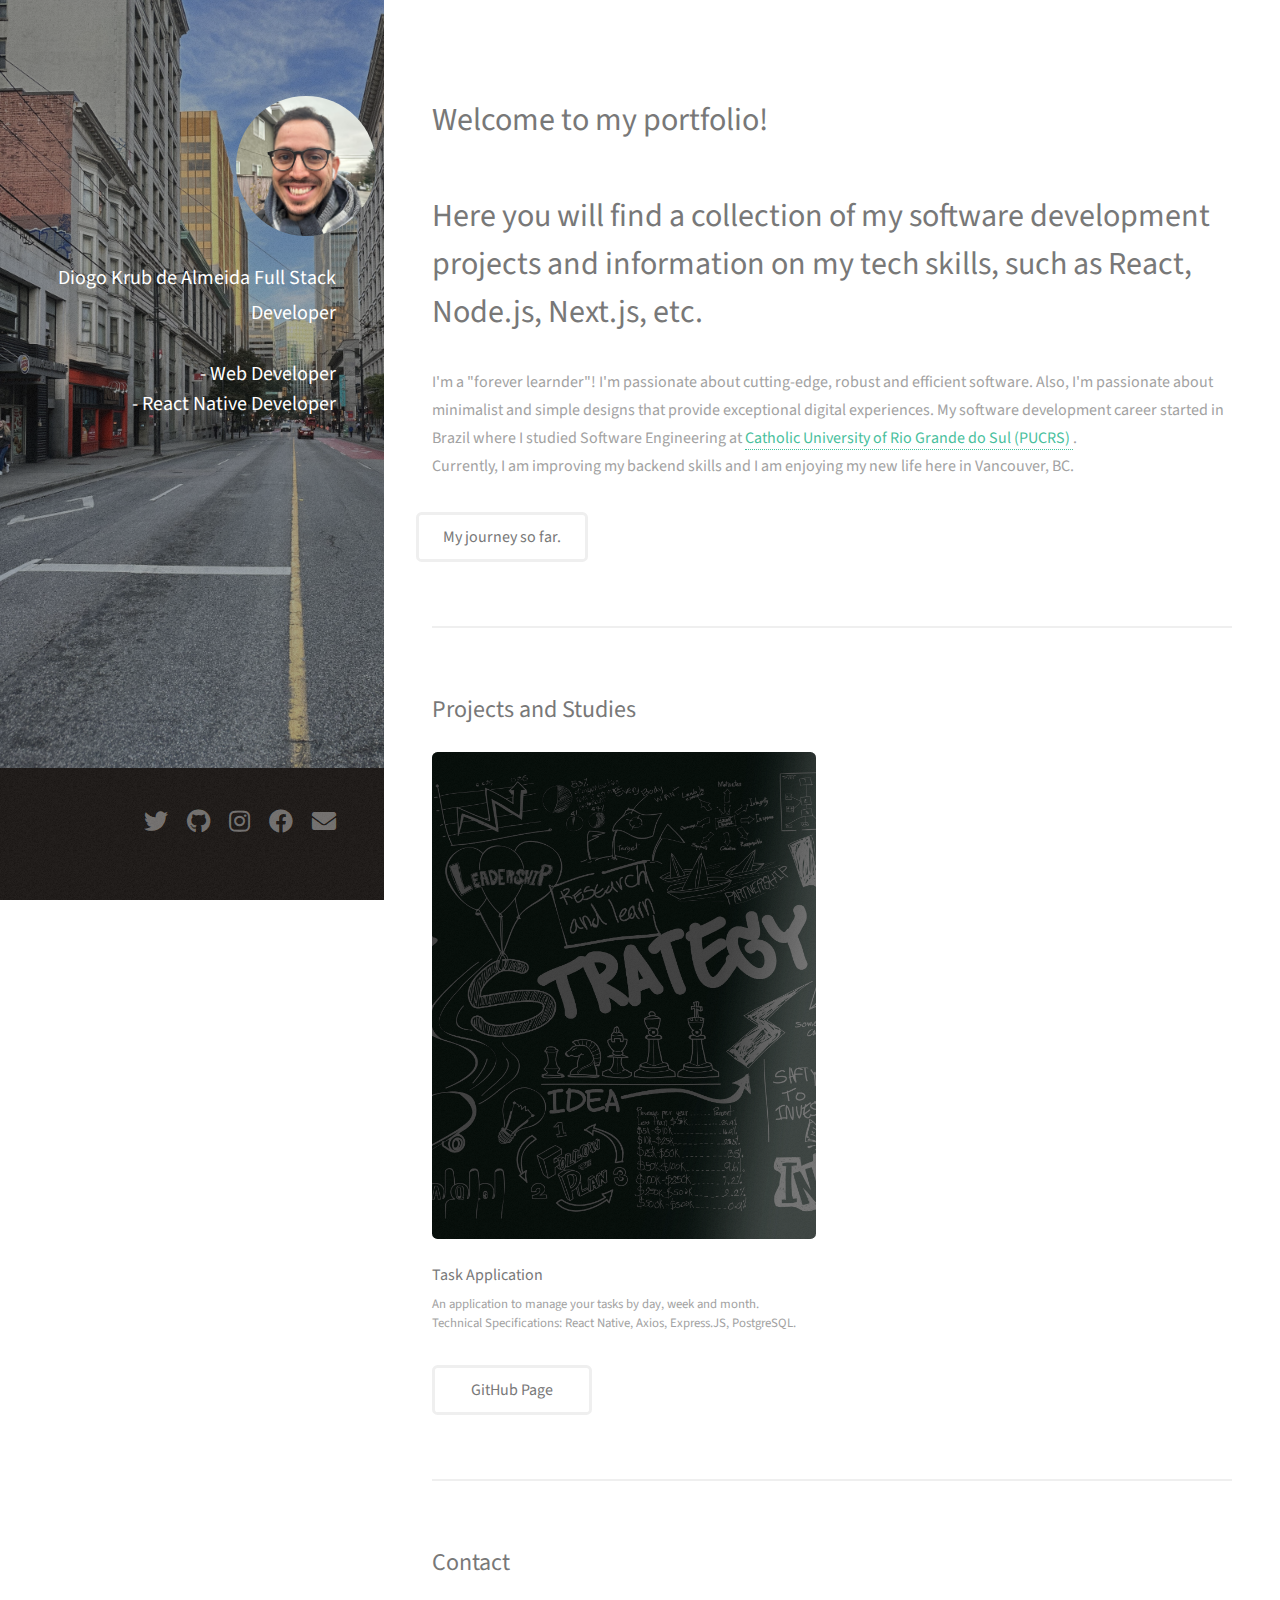
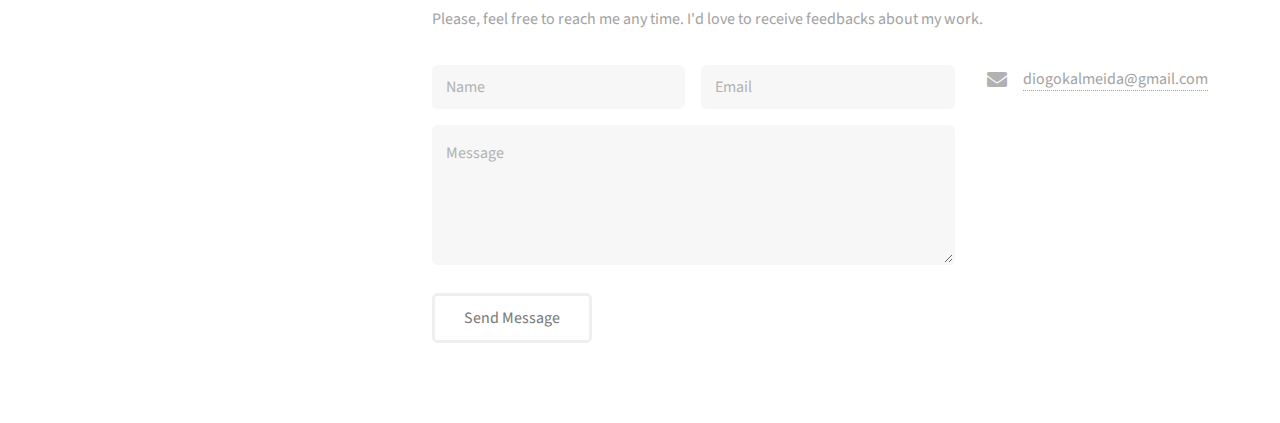
==== index.html @ d76761cd "Changing presentation." ====
<!DOCTYPE HTML>
<html>

<head>
	<title>Diogo's Portfolio</title>
	<meta charset="utf-8" />
	<meta name="viewport" content="width=device-width, initial-scale=1, user-scalable=no" />
	<link rel="stylesheet" href="assets/css/main.css" />
</head>

<body class="is-preload">
	<header id="header">
		<div class="inner">
			<a class="image avatar"><img src="./images/profile.jpg" alt="profilePhoto" /></a>
			<h1><strong>Diogo Krub de Almeida</strong> <br />
				<strong> Full Stack Developer </strong>
			</h1>
			</br>
			<h3>- Web Developer </br>
				- React Native Developer</h3>
		</div>
	</header>
	<div id="main">
		<section id="one">
			<header class="major">
				<h2>Welcome to my portfolio!</br></br>
					Here you will find a collection of my software development projects and information on my tech skills, such as React, Node.js, Next.js, etc.</h2>
			</header>
			<p>I'm a "forever learnder"! I'm passionate about cutting-edge, robust and efficient software.
				Also, I'm passionate about minimalist and simple designs that provide exceptional digital experiences.
				My software development career started in Brazil where I studied Software Engineering at 
				<a class="puc" href="https://www.pucrs.br/en/" target="_blank" style="text-decoration:none">
					Catholic University of Rio Grande do Sul (PUCRS)
				</a>. <br />
				Currently, I am improving my backend skills and I am enjoying my new life here in Vancouver, BC.

			</p>
			<ul class="actions">
				<a href="https://medium.com/@diogokalmeida/my-journey-df2e59b2c54" target="_blank" class="button">My journey so far.</a>
			</ul>
		</section>
		<section id="two">
			<h2>Projects and Studies</h2>
			<div class="row">
				<article class="col-6 col-12-xsmall work-item">
					<a href="./pages/taskApp/tasksApp.html" target="_blank" class="image fit thumb"><img
							src="./images/tasksApp.jpg" alt="taskImage" /></a>
					<h3>Task Application</h3>
					<p>An application to manage your tasks by day, week and month. </br>
						Technical Specifications: React Native, Axios, Express.JS, PostgreSQL.</p>
				</article>
				
			</div>
			<ul class="actions">
				<li><a href="https://github.com/diogoka" target="_blank" class="button">GitHub Page</a></li>
			</ul>
		</section>
		<section id="three">
			<h2>Contact</h2>
			<p>
				Please, feel free to reach me any time. I'd love to receive feedbacks about my work.
			</p>
			<div class="row">
				<div class="col-8 col-12-small">
					<form action="https://formsubmit.co/diogokalmeida@gmail.com" method="POST" target="_blank">
						<div class="row gtr-uniform gtr-50">
							<div class="col-6 col-12-xsmall"><input type="text" name="name" id="name"
									placeholder="Name" /></div>
							<div class="col-6 col-12-xsmall"><input type="email" name="email" id="email"
									placeholder="Email" /></div>
							<div class="col-12"><textarea name="message" id="message" placeholder="Message"
									rows="4"></textarea></div>
						</div>
					</br>
						<ul class="actions">
							<li><input type="submit" value="Send Message" /></li>
						</ul>
					</form>
				</div>
				<div class="col-4 col-12-small">
					<ul class="labeled-icons">
		
						<li>
							<h3 class="icon solid fa-envelope"><span class="label">Email</span></h3>
							<a href="mailto:diogokalmeida@gmail.com">diogokalmeida@gmail.com</a>
						</li>
					</ul>
				</div>
			</div>
		</section>
	</div>
	<footer id="footer">
		<div class="inner">
			<ul class="icons">
				<li><a href="https://twitter.com/diogokrub" target="_blank" class="icon brands fa-twitter"><span
							class="label">Twitter</span></a></li>
				<li><a href="https://github.com/diogoka" target="_blank" class="icon brands fa-github"><span
							class="label">Github</span></a></li>
				<li><a href="https://www.instagram.com/_diogoka/" target="_blank" class="icon brands fa-instagram"><span
							class="label">Instagram</span></a></li>
				<li><a href="https://www.facebook.com/diogokrub/" target="_blank" class="icon brands fa-facebook"><span
							class="label">Facebook</span></a></li>
				<li><a href="mailto:diogokalmeida@gmail.com" class="icon solid fa-envelope"><span
							class="label">Email</span></a></li>
			</ul>
			<ul class="copyright">

			</ul>
		</div>
	</footer>
	<script src="assets/js/jquery.min.js"></script>
	<script src="assets/js/jquery.poptrox.min.js"></script>
	<script src="assets/js/browser.min.js"></script>
	<script src="assets/js/breakpoints.min.js"></script>
	<script src="assets/js/util.js"></script>
	<script src="assets/js/main.js"></script>

</body>

</html>
---- assets/css/main.css ----
@import url("fontawesome-all.min.css");
@import url("https://fonts.googleapis.com/css?family=Source+Sans+Pro:400,400italic");

/*
	Strata by HTML5 UP
	html5up.net | @ajlkn
	Free for personal and commercial use under the CCA 3.0 license (html5up.net/license)
*/

html, body, div, span, applet, object,
iframe, h1, h2, h3, h4, h5, h6, p, blockquote,
pre, a, abbr, acronym, address, big, cite,
code, del, dfn, em, img, ins, kbd, q, s, samp,
small, strike, strong, sub, sup, tt, var, b,
u, i, center, dl, dt, dd, ol, ul, li, fieldset,
form, label, legend, table, caption, tbody,
tfoot, thead, tr, th, td, article, aside,
canvas, details, embed, figure, figcaption,
footer, header, hgroup, menu, nav, output, ruby,
section, summary, time, mark, audio, video {
	margin: 0;
	padding: 0;
	border: 0;
	font-size: 100%;
	font: inherit;
	vertical-align: baseline;}

article, aside, details, figcaption, figure,
footer, header, hgroup, menu, nav, section {
	display: block;}

body {
	line-height: 1;
}

ol, ul {
	list-style: none;
}

blockquote, q {
	quotes: none;
}

	blockquote:before, blockquote:after, q:before, q:after {
		content: '';
		content: none;
	}

table {
	border-collapse: collapse;
	border-spacing: 0;
}

body {
	-webkit-text-size-adjust: none;
}

mark {
	background-color: transparent;
	color: inherit;
}

input::-moz-focus-inner {
	border: 0;
	padding: 0;
}

input, select, textarea {
	-moz-appearance: none;
	-webkit-appearance: none;
	-ms-appearance: none;
	appearance: none;
}

/* Basic */

	html {
		box-sizing: border-box;
	}

	*, *:before, *:after {
		box-sizing: inherit;
	}

	body {
		background: #fff;
	}

		body.is-preload *, body.is-preload *:before, body.is-preload *:after {
			-moz-animation: none !important;
			-webkit-animation: none !important;
			-ms-animation: none !important;
			animation: none !important;
			-moz-transition: none !important;
			-webkit-transition: none !important;
			-ms-transition: none !important;
			transition: none !important;
		}

	body, input, select, textarea {
		color: #a2a2a2;
		font-family: "Source Sans Pro", Helvetica, sans-serif;
		font-size: 16pt;
		font-weight: 400;
		line-height: 1.75em;
	}

	a {
		-moz-transition: color 0.2s ease-in-out, border-color 0.2s ease-in-out;
		-webkit-transition: color 0.2s ease-in-out, border-color 0.2s ease-in-out;
		-ms-transition: color 0.2s ease-in-out, border-color 0.2s ease-in-out;
		transition: color 0.2s ease-in-out, border-color 0.2s ease-in-out;
		border-bottom: dotted 1px;
		color: #49bf9d;
		text-decoration: none;
	}

		a:hover {
			border-bottom-color: transparent;
			color: #49bf9d !important;
			text-decoration: none;
		}

	strong, b {
		color: #787878;
		font-weight: 400;
	}

	em, i {
		font-style: italic;
	}

	p {
		margin: 0 0 2em 0;
	}

	h1, h2, h3, h4, h5, h6 {
		color: #787878;
		font-weight: 400;
		line-height: 1em;
		margin: 0 0 1em 0;
	}

		h1 a, h2 a, h3 a, h4 a, h5 a, h6 a {
			color: inherit;
			text-decoration: none;
		}

	h1 {
		font-size: 2em;
		line-height: 1.5em;
	}

	h2 {
		font-size: 1.5em;
		line-height: 1.5em;
	}

	h3 {
		font-size: 1.25em;
		line-height: 1.5em;
	}

	h4 {
		font-size: 1.1em;
		line-height: 1.5em;
	}

	h5 {
		font-size: 0.9em;
		line-height: 1.5em;
	}

	h6 {
		font-size: 0.7em;
		line-height: 1.5em;
	}

	sub {
		font-size: 0.8em;
		position: relative;
		top: 0.5em;
	}

	sup {
		font-size: 0.8em;
		position: relative;
		top: -0.5em;
	}

	hr {
		border: 0;
		border-bottom: solid 2px #efefef;
		margin: 2em 0;
	}

		hr.major {
			margin: 3em 0;
		}

	blockquote {
		border-left: solid 6px #efefef;
		font-style: italic;
		margin: 0 0 2em 0;
		padding: 0.5em 0 0.5em 1.5em;
	}

	code {
		background: #f7f7f7;
		border-radius: 0.35em;
		border: solid 2px #efefef;
		font-family: "Courier New", monospace;
		font-size: 0.9em;
		margin: 0 0.25em;
		padding: 0.25em 0.65em;
	}

	pre {
		-webkit-overflow-scrolling: touch;
		font-family: "Courier New", monospace;
		font-size: 0.9em;
		margin: 0 0 2em 0;
	}

		pre code {
			display: block;
			line-height: 1.75em;
			padding: 1em 1.5em;
			overflow-x: auto;
		}

	.align-left {
		text-align: left;
	}

	.align-center {
		text-align: center;
	}

	.align-right {
		text-align: right;
	}

/* Container */

	.container {
		margin: 0 auto;
		max-width: calc(100% - 4em);
		width: 100%;
	}

		.container.xsmall {
			width: 25%;
		}

		.container.small {
			width: 50%;
		}

		.container.medium {
			width: 75%;
		}

		.container.large {
			width: 125%;
		}

		.container.xlarge {
			width: 150%;
		}

		.container.max {
			width: 100%;
		}

		@media screen and (max-width: 980px) {

			.container {
				width: 100% !important;
				max-width: 100% !important;
			}

		}

		@media screen and (max-width: 480px) {

			.container {
				max-width: calc(100% - 3em);
			}

		}

/* Row */

	.row {
		display: flex;
		flex-wrap: wrap;
		box-sizing: border-box;
		align-items: stretch;
	}

		.row > * {
			box-sizing: border-box;
		}

		.row.gtr-uniform > * > :last-child {
			margin-bottom: 0;
		}

		.row.aln-left {
			justify-content: flex-start;
		}

		.row.aln-center {
			justify-content: center;
		}

		.row.aln-right {
			justify-content: flex-end;
		}

		.row.aln-top {
			align-items: flex-start;
		}

		.row.aln-middle {
			align-items: center;
		}

		.row.aln-bottom {
			align-items: flex-end;
		}

		.row > .imp {
			order: -1;
		}

		.row > .col-1 {
			width: 8.33333%;
		}

		.row > .off-1 {
			margin-left: 8.33333%;
		}

		.row > .col-2 {
			width: 16.66667%;
		}

		.row > .off-2 {
			margin-left: 16.66667%;
		}

		.row > .col-3 {
			width: 25%;
		}

		.row > .off-3 {
			margin-left: 25%;
		}

		.row > .col-4 {
			width: 33.33333%;
		}

		.row > .off-4 {
			margin-left: 33.33333%;
		}

		.row > .col-5 {
			width: 41.66667%;
		}

		.row > .off-5 {
			margin-left: 41.66667%;
		}

		.row > .col-6 {
			width: 50%;
		}

		.row > .off-6 {
			margin-left: 50%;
		}

		.row > .col-7 {
			width: 58.33333%;
		}

		.row > .off-7 {
			margin-left: 58.33333%;
		}

		.row > .col-8 {
			width: 66.66667%;
		}

		.row > .off-8 {
			margin-left: 66.66667%;
		}

		.row > .col-9 {
			width: 75%;
		}

		.row > .off-9 {
			margin-left: 75%;
		}

		.row > .col-10 {
			width: 83.33333%;
		}

		.row > .off-10 {
			margin-left: 83.33333%;
		}

		.row > .col-11 {
			width: 91.66667%;
		}

		.row > .off-11 {
			margin-left: 91.66667%;
		}

		.row > .col-12 {
			width: 100%;
		}

		.row > .off-12 {
			margin-left: 100%;
		}

		.row.gtr-0 {
			margin-top: 0;
			margin-left: 0em;
		}

			.row.gtr-0 > * {
				padding: 0 0 0 0em;
			}

			.row.gtr-0.gtr-uniform {
				margin-top: 0em;
			}

				.row.gtr-0.gtr-uniform > * {
					padding-top: 0em;
				}

		.row.gtr-25 {
			margin-top: 0;
			margin-left: -0.625em;
		}

			.row.gtr-25 > * {
				padding: 0 0 0 0.625em;
			}

			.row.gtr-25.gtr-uniform {
				margin-top: -0.625em;
			}

				.row.gtr-25.gtr-uniform > * {
					padding-top: 0.625em;
				}

		.row.gtr-50 {
			margin-top: 0;
			margin-left: -1.25em;
		}

			.row.gtr-50 > * {
				padding: 0 0 0 1.25em;
			}

			.row.gtr-50.gtr-uniform {
				margin-top: -1.25em;
			}

				.row.gtr-50.gtr-uniform > * {
					padding-top: 1.25em;
				}

		.row {
			margin-top: 0;
			margin-left: -2.5em;
		}

			.row > * {
				padding: 0 0 0 2.5em;
			}

			.row.gtr-uniform {
				margin-top: -2.5em;
			}

				.row.gtr-uniform > * {
					padding-top: 2.5em;
				}

		.row.gtr-150 {
			margin-top: 0;
			margin-left: -3.75em;
		}

			.row.gtr-150 > * {
				padding: 0 0 0 3.75em;
			}

			.row.gtr-150.gtr-uniform {
				margin-top: -3.75em;
			}

				.row.gtr-150.gtr-uniform > * {
					padding-top: 3.75em;
				}

		.row.gtr-200 {
			margin-top: 0;
			margin-left: -5em;
		}

			.row.gtr-200 > * {
				padding: 0 0 0 5em;
			}

			.row.gtr-200.gtr-uniform {
				margin-top: -5em;
			}

				.row.gtr-200.gtr-uniform > * {
					padding-top: 5em;
				}

		@media screen and (max-width: 1800px) {

			.row {
				display: flex;
				flex-wrap: wrap;
				box-sizing: border-box;
				align-items: stretch;
			}

				.row > * {
					box-sizing: border-box;
				}

				.row.gtr-uniform > * > :last-child {
					margin-bottom: 0;
				}

				.row.aln-left {
					justify-content: flex-start;
				}

				.row.aln-center {
					justify-content: center;
				}

				.row.aln-right {
					justify-content: flex-end;
				}

				.row.aln-top {
					align-items: flex-start;
				}

				.row.aln-middle {
					align-items: center;
				}

				.row.aln-bottom {
					align-items: flex-end;
				}

				.row > .imp-xlarge {
					order: -1;
				}

				.row > .col-1-xlarge {
					width: 8.33333%;
				}

				.row > .off-1-xlarge {
					margin-left: 8.33333%;
				}

				.row > .col-2-xlarge {
					width: 16.66667%;
				}

				.row > .off-2-xlarge {
					margin-left: 16.66667%;
				}

				.row > .col-3-xlarge {
					width: 25%;
				}

				.row > .off-3-xlarge {
					margin-left: 25%;
				}

				.row > .col-4-xlarge {
					width: 33.33333%;
				}

				.row > .off-4-xlarge {
					margin-left: 33.33333%;
				}

				.row > .col-5-xlarge {
					width: 41.66667%;
				}

				.row > .off-5-xlarge {
					margin-left: 41.66667%;
				}

				.row > .col-6-xlarge {
					width: 50%;
				}

				.row > .off-6-xlarge {
					margin-left: 50%;
				}

				.row > .col-7-xlarge {
					width: 58.33333%;
				}

				.row > .off-7-xlarge {
					margin-left: 58.33333%;
				}

				.row > .col-8-xlarge {
					width: 66.66667%;
				}

				.row > .off-8-xlarge {
					margin-left: 66.66667%;
				}

				.row > .col-9-xlarge {
					width: 75%;
				}

				.row > .off-9-xlarge {
					margin-left: 75%;
				}

				.row > .col-10-xlarge {
					width: 83.33333%;
				}

				.row > .off-10-xlarge {
					margin-left: 83.33333%;
				}

				.row > .col-11-xlarge {
					width: 91.66667%;
				}

				.row > .off-11-xlarge {
					margin-left: 91.66667%;
				}

				.row > .col-12-xlarge {
					width: 100%;
				}

				.row > .off-12-xlarge {
					margin-left: 100%;
				}

				.row.gtr-0 {
					margin-top: 0;
					margin-left: 0em;
				}

					.row.gtr-0 > * {
						padding: 0 0 0 0em;
					}

					.row.gtr-0.gtr-uniform {
						margin-top: 0em;
					}

						.row.gtr-0.gtr-uniform > * {
							padding-top: 0em;
						}

				.row.gtr-25 {
					margin-top: 0;
					margin-left: -0.625em;
				}

					.row.gtr-25 > * {
						padding: 0 0 0 0.625em;
					}

					.row.gtr-25.gtr-uniform {
						margin-top: -0.625em;
					}

						.row.gtr-25.gtr-uniform > * {
							padding-top: 0.625em;
						}

				.row.gtr-50 {
					margin-top: 0;
					margin-left: -1.25em;
				}

					.row.gtr-50 > * {
						padding: 0 0 0 1.25em;
					}

					.row.gtr-50.gtr-uniform {
						margin-top: -1.25em;
					}

						.row.gtr-50.gtr-uniform > * {
							padding-top: 1.25em;
						}

				.row {
					margin-top: 0;
					margin-left: -2.5em;
				}

					.row > * {
						padding: 0 0 0 2.5em;
					}

					.row.gtr-uniform {
						margin-top: -2.5em;
					}

						.row.gtr-uniform > * {
							padding-top: 2.5em;
						}

				.row.gtr-150 {
					margin-top: 0;
					margin-left: -3.75em;
				}

					.row.gtr-150 > * {
						padding: 0 0 0 3.75em;
					}

					.row.gtr-150.gtr-uniform {
						margin-top: -3.75em;
					}

						.row.gtr-150.gtr-uniform > * {
							padding-top: 3.75em;
						}

				.row.gtr-200 {
					margin-top: 0;
					margin-left: -5em;
				}

					.row.gtr-200 > * {
						padding: 0 0 0 5em;
					}

					.row.gtr-200.gtr-uniform {
						margin-top: -5em;
					}

						.row.gtr-200.gtr-uniform > * {
							padding-top: 5em;
						}

		}

		@media screen and (max-width: 1280px) {

			.row {
				display: flex;
				flex-wrap: wrap;
				box-sizing: border-box;
				align-items: stretch;
			}

				.row > * {
					box-sizing: border-box;
				}

				.row.gtr-uniform > * > :last-child {
					margin-bottom: 0;
				}

				.row.aln-left {
					justify-content: flex-start;
				}

				.row.aln-center {
					justify-content: center;
				}

				.row.aln-right {
					justify-content: flex-end;
				}

				.row.aln-top {
					align-items: flex-start;
				}

				.row.aln-middle {
					align-items: center;
				}

				.row.aln-bottom {
					align-items: flex-end;
				}

				.row > .imp-large {
					order: -1;
				}

				.row > .col-1-large {
					width: 8.33333%;
				}

				.row > .off-1-large {
					margin-left: 8.33333%;
				}

				.row > .col-2-large {
					width: 16.66667%;
				}

				.row > .off-2-large {
					margin-left: 16.66667%;
				}

				.row > .col-3-large {
					width: 25%;
				}

				.row > .off-3-large {
					margin-left: 25%;
				}

				.row > .col-4-large {
					width: 33.33333%;
				}

				.row > .off-4-large {
					margin-left: 33.33333%;
				}

				.row > .col-5-large {
					width: 41.66667%;
				}

				.row > .off-5-large {
					margin-left: 41.66667%;
				}

				.row > .col-6-large {
					width: 50%;
				}

				.row > .off-6-large {
					margin-left: 50%;
				}

				.row > .col-7-large {
					width: 58.33333%;
				}

				.row > .off-7-large {
					margin-left: 58.33333%;
				}

				.row > .col-8-large {
					width: 66.66667%;
				}

				.row > .off-8-large {
					margin-left: 66.66667%;
				}

				.row > .col-9-large {
					width: 75%;
				}

				.row > .off-9-large {
					margin-left: 75%;
				}

				.row > .col-10-large {
					width: 83.33333%;
				}

				.row > .off-10-large {
					margin-left: 83.33333%;
				}

				.row > .col-11-large {
					width: 91.66667%;
				}

				.row > .off-11-large {
					margin-left: 91.66667%;
				}

				.row > .col-12-large {
					width: 100%;
				}

				.row > .off-12-large {
					margin-left: 100%;
				}

				.row.gtr-0 {
					margin-top: 0;
					margin-left: 0em;
				}

					.row.gtr-0 > * {
						padding: 0 0 0 0em;
					}

					.row.gtr-0.gtr-uniform {
						margin-top: 0em;
					}

						.row.gtr-0.gtr-uniform > * {
							padding-top: 0em;
						}

				.row.gtr-25 {
					margin-top: 0;
					margin-left: -0.5em;
				}

					.row.gtr-25 > * {
						padding: 0 0 0 0.5em;
					}

					.row.gtr-25.gtr-uniform {
						margin-top: -0.5em;
					}

						.row.gtr-25.gtr-uniform > * {
							padding-top: 0.5em;
						}

				.row.gtr-50 {
					margin-top: 0;
					margin-left: -1em;
				}

					.row.gtr-50 > * {
						padding: 0 0 0 1em;
					}

					.row.gtr-50.gtr-uniform {
						margin-top: -1em;
					}

						.row.gtr-50.gtr-uniform > * {
							padding-top: 1em;
						}

				.row {
					margin-top: 0;
					margin-left: -2em;
				}

					.row > * {
						padding: 0 0 0 2em;
					}

					.row.gtr-uniform {
						margin-top: -2em;
					}

						.row.gtr-uniform > * {
							padding-top: 2em;
						}

				.row.gtr-150 {
					margin-top: 0;
					margin-left: -3em;
				}

					.row.gtr-150 > * {
						padding: 0 0 0 3em;
					}

					.row.gtr-150.gtr-uniform {
						margin-top: -3em;
					}

						.row.gtr-150.gtr-uniform > * {
							padding-top: 3em;
						}

				.row.gtr-200 {
					margin-top: 0;
					margin-left: -4em;
				}

					.row.gtr-200 > * {
						padding: 0 0 0 4em;
					}

					.row.gtr-200.gtr-uniform {
						margin-top: -4em;
					}

						.row.gtr-200.gtr-uniform > * {
							padding-top: 4em;
						}

		}

		@media screen and (max-width: 980px) {

			.row {
				display: flex;
				flex-wrap: wrap;
				box-sizing: border-box;
				align-items: stretch;
			}

				.row > * {
					box-sizing: border-box;
				}

				.row.gtr-uniform > * > :last-child {
					margin-bottom: 0;
				}

				.row.aln-left {
					justify-content: flex-start;
				}

				.row.aln-center {
					justify-content: center;
				}

				.row.aln-right {
					justify-content: flex-end;
				}

				.row.aln-top {
					align-items: flex-start;
				}

				.row.aln-middle {
					align-items: center;
				}

				.row.aln-bottom {
					align-items: flex-end;
				}

				.row > .imp-medium {
					order: -1;
				}

				.row > .col-1-medium {
					width: 8.33333%;
				}

				.row > .off-1-medium {
					margin-left: 8.33333%;
				}

				.row > .col-2-medium {
					width: 16.66667%;
				}

				.row > .off-2-medium {
					margin-left: 16.66667%;
				}

				.row > .col-3-medium {
					width: 25%;
				}

				.row > .off-3-medium {
					margin-left: 25%;
				}

				.row > .col-4-medium {
					width: 33.33333%;
				}

				.row > .off-4-medium {
					margin-left: 33.33333%;
				}

				.row > .col-5-medium {
					width: 41.66667%;
				}

				.row > .off-5-medium {
					margin-left: 41.66667%;
				}

				.row > .col-6-medium {
					width: 50%;
				}

				.row > .off-6-medium {
					margin-left: 50%;
				}

				.row > .col-7-medium {
					width: 58.33333%;
				}

				.row > .off-7-medium {
					margin-left: 58.33333%;
				}

				.row > .col-8-medium {
					width: 66.66667%;
				}

				.row > .off-8-medium {
					margin-left: 66.66667%;
				}

				.row > .col-9-medium {
					width: 75%;
				}

				.row > .off-9-medium {
					margin-left: 75%;
				}

				.row > .col-10-medium {
					width: 83.33333%;
				}

				.row > .off-10-medium {
					margin-left: 83.33333%;
				}

				.row > .col-11-medium {
					width: 91.66667%;
				}

				.row > .off-11-medium {
					margin-left: 91.66667%;
				}

				.row > .col-12-medium {
					width: 100%;
				}

				.row > .off-12-medium {
					margin-left: 100%;
				}

				.row.gtr-0 {
					margin-top: 0;
					margin-left: 0em;
				}

					.row.gtr-0 > * {
						padding: 0 0 0 0em;
					}

					.row.gtr-0.gtr-uniform {
						margin-top: 0em;
					}

						.row.gtr-0.gtr-uniform > * {
							padding-top: 0em;
						}

				.row.gtr-25 {
					margin-top: 0;
					margin-left: -0.5em;
				}

					.row.gtr-25 > * {
						padding: 0 0 0 0.5em;
					}

					.row.gtr-25.gtr-uniform {
						margin-top: -0.5em;
					}

						.row.gtr-25.gtr-uniform > * {
							padding-top: 0.5em;
						}

				.row.gtr-50 {
					margin-top: 0;
					margin-left: -1em;
				}

					.row.gtr-50 > * {
						padding: 0 0 0 1em;
					}

					.row.gtr-50.gtr-uniform {
						margin-top: -1em;
					}

						.row.gtr-50.gtr-uniform > * {
							padding-top: 1em;
						}

				.row {
					margin-top: 0;
					margin-left: -2em;
				}

					.row > * {
						padding: 0 0 0 2em;
					}

					.row.gtr-uniform {
						margin-top: -2em;
					}

						.row.gtr-uniform > * {
							padding-top: 2em;
						}

				.row.gtr-150 {
					margin-top: 0;
					margin-left: -3em;
				}

					.row.gtr-150 > * {
						padding: 0 0 0 3em;
					}

					.row.gtr-150.gtr-uniform {
						margin-top: -3em;
					}

						.row.gtr-150.gtr-uniform > * {
							padding-top: 3em;
						}

				.row.gtr-200 {
					margin-top: 0;
					margin-left: -4em;
				}

					.row.gtr-200 > * {
						padding: 0 0 0 4em;
					}

					.row.gtr-200.gtr-uniform {
						margin-top: -4em;
					}

						.row.gtr-200.gtr-uniform > * {
							padding-top: 4em;
						}

		}

		@media screen and (max-width: 736px) {

			.row {
				display: flex;
				flex-wrap: wrap;
				box-sizing: border-box;
				align-items: stretch;
			}

				.row > * {
					box-sizing: border-box;
				}

				.row.gtr-uniform > * > :last-child {
					margin-bottom: 0;
				}

				.row.aln-left {
					justify-content: flex-start;
				}

				.row.aln-center {
					justify-content: center;
				}

				.row.aln-right {
					justify-content: flex-end;
				}

				.row.aln-top {
					align-items: flex-start;
				}

				.row.aln-middle {
					align-items: center;
				}

				.row.aln-bottom {
					align-items: flex-end;
				}

				.row > .imp-small {
					order: -1;
				}

				.row > .col-1-small {
					width: 8.33333%;
				}

				.row > .off-1-small {
					margin-left: 8.33333%;
				}

				.row > .col-2-small {
					width: 16.66667%;
				}

				.row > .off-2-small {
					margin-left: 16.66667%;
				}

				.row > .col-3-small {
					width: 25%;
				}

				.row > .off-3-small {
					margin-left: 25%;
				}

				.row > .col-4-small {
					width: 33.33333%;
				}

				.row > .off-4-small {
					margin-left: 33.33333%;
				}

				.row > .col-5-small {
					width: 41.66667%;
				}

				.row > .off-5-small {
					margin-left: 41.66667%;
				}

				.row > .col-6-small {
					width: 50%;
				}

				.row > .off-6-small {
					margin-left: 50%;
				}

				.row > .col-7-small {
					width: 58.33333%;
				}

				.row > .off-7-small {
					margin-left: 58.33333%;
				}

				.row > .col-8-small {
					width: 66.66667%;
				}

				.row > .off-8-small {
					margin-left: 66.66667%;
				}

				.row > .col-9-small {
					width: 75%;
				}

				.row > .off-9-small {
					margin-left: 75%;
				}

				.row > .col-10-small {
					width: 83.33333%;
				}

				.row > .off-10-small {
					margin-left: 83.33333%;
				}

				.row > .col-11-small {
					width: 91.66667%;
				}

				.row > .off-11-small {
					margin-left: 91.66667%;
				}

				.row > .col-12-small {
					width: 100%;
				}

				.row > .off-12-small {
					margin-left: 100%;
				}

				.row.gtr-0 {
					margin-top: 0;
					margin-left: 0em;
				}

					.row.gtr-0 > * {
						padding: 0 0 0 0em;
					}

					.row.gtr-0.gtr-uniform {
						margin-top: 0em;
					}

						.row.gtr-0.gtr-uniform > * {
							padding-top: 0em;
						}

				.row.gtr-25 {
					margin-top: 0;
					margin-left: -0.375em;
				}

					.row.gtr-25 > * {
						padding: 0 0 0 0.375em;
					}

					.row.gtr-25.gtr-uniform {
						margin-top: -0.375em;
					}

						.row.gtr-25.gtr-uniform > * {
							padding-top: 0.375em;
						}

				.row.gtr-50 {
					margin-top: 0;
					margin-left: -0.75em;
				}

					.row.gtr-50 > * {
						padding: 0 0 0 0.75em;
					}

					.row.gtr-50.gtr-uniform {
						margin-top: -0.75em;
					}

						.row.gtr-50.gtr-uniform > * {
							padding-top: 0.75em;
						}

				.row {
					margin-top: 0;
					margin-left: -1.5em;
				}

					.row > * {
						padding: 0 0 0 1.5em;
					}

					.row.gtr-uniform {
						margin-top: -1.5em;
					}

						.row.gtr-uniform > * {
							padding-top: 1.5em;
						}

				.row.gtr-150 {
					margin-top: 0;
					margin-left: -2.25em;
				}

					.row.gtr-150 > * {
						padding: 0 0 0 2.25em;
					}

					.row.gtr-150.gtr-uniform {
						margin-top: -2.25em;
					}

						.row.gtr-150.gtr-uniform > * {
							padding-top: 2.25em;
						}

				.row.gtr-200 {
					margin-top: 0;
					margin-left: -3em;
				}

					.row.gtr-200 > * {
						padding: 0 0 0 3em;
					}

					.row.gtr-200.gtr-uniform {
						margin-top: -3em;
					}

						.row.gtr-200.gtr-uniform > * {
							padding-top: 3em;
						}

		}

		@media screen and (max-width: 480px) {

			.row {
				display: flex;
				flex-wrap: wrap;
				box-sizing: border-box;
				align-items: stretch;
			}

				.row > * {
					box-sizing: border-box;
				}

				.row.gtr-uniform > * > :last-child {
					margin-bottom: 0;
				}

				.row.aln-left {
					justify-content: flex-start;
				}

				.row.aln-center {
					justify-content: center;
				}

				.row.aln-right {
					justify-content: flex-end;
				}

				.row.aln-top {
					align-items: flex-start;
				}

				.row.aln-middle {
					align-items: center;
				}

				.row.aln-bottom {
					align-items: flex-end;
				}

				.row > .imp-xsmall {
					order: -1;
				}

				.row > .col-1-xsmall {
					width: 8.33333%;
				}

				.row > .off-1-xsmall {
					margin-left: 8.33333%;
				}

				.row > .col-2-xsmall {
					width: 16.66667%;
				}

				.row > .off-2-xsmall {
					margin-left: 16.66667%;
				}

				.row > .col-3-xsmall {
					width: 25%;
				}

				.row > .off-3-xsmall {
					margin-left: 25%;
				}

				.row > .col-4-xsmall {
					width: 33.33333%;
				}

				.row > .off-4-xsmall {
					margin-left: 33.33333%;
				}

				.row > .col-5-xsmall {
					width: 41.66667%;
				}

				.row > .off-5-xsmall {
					margin-left: 41.66667%;
				}

				.row > .col-6-xsmall {
					width: 50%;
				}

				.row > .off-6-xsmall {
					margin-left: 50%;
				}

				.row > .col-7-xsmall {
					width: 58.33333%;
				}

				.row > .off-7-xsmall {
					margin-left: 58.33333%;
				}

				.row > .col-8-xsmall {
					width: 66.66667%;
				}

				.row > .off-8-xsmall {
					margin-left: 66.66667%;
				}

				.row > .col-9-xsmall {
					width: 75%;
				}

				.row > .off-9-xsmall {
					margin-left: 75%;
				}

				.row > .col-10-xsmall {
					width: 83.33333%;
				}

				.row > .off-10-xsmall {
					margin-left: 83.33333%;
				}

				.row > .col-11-xsmall {
					width: 91.66667%;
				}

				.row > .off-11-xsmall {
					margin-left: 91.66667%;
				}

				.row > .col-12-xsmall {
					width: 100%;
				}

				.row > .off-12-xsmall {
					margin-left: 100%;
				}

				.row.gtr-0 {
					margin-top: 0;
					margin-left: 0em;
				}

					.row.gtr-0 > * {
						padding: 0 0 0 0em;
					}

					.row.gtr-0.gtr-uniform {
						margin-top: 0em;
					}

						.row.gtr-0.gtr-uniform > * {
							padding-top: 0em;
						}

				.row.gtr-25 {
					margin-top: 0;
					margin-left: -0.375em;
				}

					.row.gtr-25 > * {
						padding: 0 0 0 0.375em;
					}

					.row.gtr-25.gtr-uniform {
						margin-top: -0.375em;
					}

						.row.gtr-25.gtr-uniform > * {
							padding-top: 0.375em;
						}

				.row.gtr-50 {
					margin-top: 0;
					margin-left: -0.75em;
				}

					.row.gtr-50 > * {
						padding: 0 0 0 0.75em;
					}

					.row.gtr-50.gtr-uniform {
						margin-top: -0.75em;
					}

						.row.gtr-50.gtr-uniform > * {
							padding-top: 0.75em;
						}

				.row {
					margin-top: 0;
					margin-left: -1.5em;
				}

					.row > * {
						padding: 0 0 0 1.5em;
					}

					.row.gtr-uniform {
						margin-top: -1.5em;
					}

						.row.gtr-uniform > * {
							padding-top: 1.5em;
						}

				.row.gtr-150 {
					margin-top: 0;
					margin-left: -2.25em;
				}

					.row.gtr-150 > * {
						padding: 0 0 0 2.25em;
					}

					.row.gtr-150.gtr-uniform {
						margin-top: -2.25em;
					}

						.row.gtr-150.gtr-uniform > * {
							padding-top: 2.25em;
						}

				.row.gtr-200 {
					margin-top: 0;
					margin-left: -3em;
				}

					.row.gtr-200 > * {
						padding: 0 0 0 3em;
					}

					.row.gtr-200.gtr-uniform {
						margin-top: -3em;
					}

						.row.gtr-200.gtr-uniform > * {
							padding-top: 3em;
						}

		}

/* Section/Article */

	section.special, article.special {
		text-align: center;
	}

	header p {
		color: #b2b2b2;
		position: relative;
		margin: 0 0 1.5em 0;
	}

	header h2 + p {
		font-size: 1.25em;
		margin-top: -1em;
		line-height: 1.5em;
	}

	header h3 + p {
		font-size: 1.1em;
		margin-top: -0.8em;
		line-height: 1.5em;
	}

	header h4 + p,
	header h5 + p,
	header h6 + p {
		font-size: 0.9em;
		margin-top: -0.6em;
		line-height: 1.5em;
	}

	header.major h2 {
		font-size: 2em;
	}

/* Form */

	form {
		margin: 0 0 2em 0;
	}

	label {
		color: #787878;
		display: block;
		font-size: 0.9em;
		font-weight: 400;
		margin: 0 0 1em 0;
	}

	input[type="text"],
	input[type="password"],
	input[type="email"],
	select,
	textarea {
		-moz-appearance: none;
		-webkit-appearance: none;
		-ms-appearance: none;
		appearance: none;
		background: #f7f7f7;
		border-radius: 0.35em;
		border: solid 2px transparent;
		color: inherit;
		display: block;
		outline: 0;
		padding: 0 0.75em;
		text-decoration: none;
		width: 100%;
	}

		input[type="text"]:invalid,
		input[type="password"]:invalid,
		input[type="email"]:invalid,
		select:invalid,
		textarea:invalid {
			box-shadow: none;
		}

		input[type="text"]:focus,
		input[type="password"]:focus,
		input[type="email"]:focus,
		select:focus,
		textarea:focus {
			border-color: #49bf9d;
		}

	select {
		background-image: url("data:image/svg+xml;charset=utf8,%3Csvg xmlns='http://www.w3.org/2000/svg' width='40' height='40' preserveAspectRatio='none' viewBox='0 0 40 40'%3E%3Cpath d='M9.4,12.3l10.4,10.4l10.4-10.4c0.2-0.2,0.5-0.4,0.9-0.4c0.3,0,0.6,0.1,0.9,0.4l3.3,3.3c0.2,0.2,0.4,0.5,0.4,0.9 c0,0.4-0.1,0.6-0.4,0.9L20.7,31.9c-0.2,0.2-0.5,0.4-0.9,0.4c-0.3,0-0.6-0.1-0.9-0.4L4.3,17.3c-0.2-0.2-0.4-0.5-0.4-0.9 c0-0.4,0.1-0.6,0.4-0.9l3.3-3.3c0.2-0.2,0.5-0.4,0.9-0.4S9.1,12.1,9.4,12.3z' fill='%23dfdfdf' /%3E%3C/svg%3E");
		background-size: 1.25rem;
		background-repeat: no-repeat;
		background-position: calc(100% - 1rem) center;
		height: 2.75em;
		padding-right: 2.75em;
		text-overflow: ellipsis;
	}

		select option {
			color: #787878;
			background: #fff;
		}

		select:focus::-ms-value {
			background-color: transparent;
		}

		select::-ms-expand {
			display: none;
		}

	input[type="text"],
	input[type="password"],
	input[type="email"],
	select {
		height: 2.75em;
	}

	textarea {
		padding: 0.75em;
	}

	input[type="checkbox"],
	input[type="radio"] {
		-moz-appearance: none;
		-webkit-appearance: none;
		-ms-appearance: none;
		appearance: none;
		display: block;
		float: left;
		margin-right: -2em;
		opacity: 0;
		width: 1em;
		z-index: -1;
	}

		input[type="checkbox"] + label,
		input[type="radio"] + label {
			text-decoration: none;
			color: #a2a2a2;
			cursor: pointer;
			display: inline-block;
			font-size: 1em;
			font-weight: 400;
			padding-left: 2.4em;
			padding-right: 0.75em;
			position: relative;
		}

			input[type="checkbox"] + label:before,
			input[type="radio"] + label:before {
				-moz-osx-font-smoothing: grayscale;
				-webkit-font-smoothing: antialiased;
				display: inline-block;
				font-style: normal;
				font-variant: normal;
				text-rendering: auto;
				line-height: 1;
				text-transform: none !important;
				font-family: 'Font Awesome 5 Free';
				font-weight: 900;
			}

			input[type="checkbox"] + label:before,
			input[type="radio"] + label:before {
				background: #f7f7f7;
				border-radius: 0.35em;
				border: solid 2px transparent;
				content: '';
				display: inline-block;
				font-size: 0.8em;
				height: 2.0625em;
				left: 0;
				line-height: 1.85625em;
				position: absolute;
				text-align: center;
				top: 0;
				width: 2.0625em;
			}

		input[type="checkbox"]:checked + label:before,
		input[type="radio"]:checked + label:before {
			background: #787878;
			border-color: #787878;
			color: #fff;
			content: '\f00c';
		}

		input[type="checkbox"]:focus + label:before,
		input[type="radio"]:focus + label:before {
			border-color: #49bf9d;
		}

	input[type="checkbox"] + label:before {
		border-radius: 0.35em;
	}

	input[type="radio"] + label:before {
		border-radius: 100%;
	}

	::-webkit-input-placeholder {
		color: #b2b2b2 !important;
		opacity: 1.0;
	}

	:-moz-placeholder {
		color: #b2b2b2 !important;
		opacity: 1.0;
	}

	::-moz-placeholder {
		color: #b2b2b2 !important;
		opacity: 1.0;
	}

	:-ms-input-placeholder {
		color: #b2b2b2 !important;
		opacity: 1.0;
	}

/* Box */

	.box {
		border-radius: 0.35em;
		border: solid 2px #efefef;
		margin-bottom: 2em;
		padding: 1.5em;
	}

		.box > :last-child,
		.box > :last-child > :last-child,
		.box > :last-child > :last-child > :last-child {
			margin-bottom: 0;
		}

		.box.alt {
			border: 0;
			border-radius: 0;
			padding: 0;
		}

/* Icon */

	.icon {
		text-decoration: none;
		border-bottom: none;
		position: relative;
	}

		.icon:before {
			-moz-osx-font-smoothing: grayscale;
			-webkit-font-smoothing: antialiased;
			display: inline-block;
			font-style: normal;
			font-variant: normal;
			text-rendering: auto;
			line-height: 1;
			text-transform: none !important;
			font-family: 'Font Awesome 5 Free';
			font-weight: 400;
		}

		.icon > .label {
			display: none;
		}

		.icon:before {
			line-height: inherit;
		}

		.icon.solid:before {
			font-weight: 900;
		}

		.icon.brands:before {
			font-family: 'Font Awesome 5 Brands';
		}

/* Image */

	.image {
		border-radius: 0.35em;
		border: 0;
		display: inline-block;
		position: relative;
	}

		.image:before {
			-moz-transition: opacity 0.2s ease-in-out;
			-webkit-transition: opacity 0.2s ease-in-out;
			-ms-transition: opacity 0.2s ease-in-out;
			transition: opacity 0.2s ease-in-out;
			background: url("images/overlay.png");
			border-radius: 0.35em;
			content: '';
			display: block;
			height: 100%;
			left: 0;
			opacity: 0.5;
			position: absolute;
			top: 0;
			width: 100%;
		}

		.image.thumb {
			text-align: center;
		}

			.image.thumb:after {
				-moz-transition: opacity 0.2s ease-in-out;
				-webkit-transition: opacity 0.2s ease-in-out;
				-ms-transition: opacity 0.2s ease-in-out;
				transition: opacity 0.2s ease-in-out;
				border-radius: 0.35em;
				border: solid 3px rgba(255, 255, 255, 0.5);
				color: #fff;
				content: 'View';
				display: inline-block;
				font-size: 0.8em;
				font-weight: 400;
				left: 50%;
				line-height: 2.25em;
				margin: -1.25em 0 0 -3em;
				opacity: 0;
				padding: 0 1.5em;
				position: absolute;
				text-align: center;
				text-decoration: none;
				top: 50%;
				white-space: nowrap;
			}

			.image.thumb:hover:after {
				opacity: 1.0;
			}

			.image.thumb:hover:before {
				background: url("images/overlay.png"), url("images/overlay.png");
				opacity: 1.0;
			}

		.image img {
			border-radius: 0.35em;
			display: block;
		}

		.image.left {
			float: left;
			margin: 0 1.5em 1em 0;
			top: 0.25em;
		}

		.image.right {
			float: right;
			margin: 0 0 1em 1.5em;
			top: 0.25em;
		}

		.image.left, .image.right {
			max-width: 40%;
		}

			.image.left img, .image.right img {
				width: 100%;
			}

		.image.fit {
			display: block;
			margin: 0 0 2em 0;
			width: 100%;
		}

			.image.fit img {
				width: 100%;
			}

		.image.avatar {
			border-radius: 100%;
		}

			.image.avatar:before {
				display: none;
			}

			.image.avatar img {
				width: 140px;
				/* width: 100%; */
				
				border-radius: 100%;
				
			}

/* List */

	ol {
		list-style: decimal;
		margin: 0 0 2em 0;
		padding-left: 1.25em;
	}

		ol li {
			padding-left: 0.25em;
		}

	ul {
		list-style: disc;
		margin: 0 0 2em 0;
		padding-left: 1em;
	}

		ul li {
			padding-left: 0.5em;
		}

		ul.alt {
			list-style: none;
			padding-left: 0;
		}

			ul.alt li {
				border-top: solid 2px #efefef;
				padding: 0.5em 0;
			}

				ul.alt li:first-child {
					border-top: 0;
					padding-top: 0;
				}

	dl {
		margin: 0 0 2em 0;
	}

/* Icons */

	ul.icons {
		cursor: default;
		list-style: none;
		padding-left: 0;
	}

		ul.icons li {
			display: inline-block;
			padding: 0 1em 0 0;
		}

			ul.icons li:last-child {
				padding-right: 0;
			}

			ul.icons li .icon:before {
				font-size: 1.5em;
			}

/* Labeled Icons */

	ul.labeled-icons {
		list-style: none;
		padding: 0;
	}

		ul.labeled-icons li {
			line-height: 1.75em;
			margin: 1.5em 0 0 0;
			padding-left: 2.25em;
			position: relative;
		}

			ul.labeled-icons li:first-child {
				margin-top: 0;
			}

			ul.labeled-icons li a {
				color: inherit;
			}

			ul.labeled-icons li h3 {
				color: #b2b2b2;
				left: 0;
				position: absolute;
				text-align: center;
				top: 0;
				width: 1em;
			}

/* Actions */

	ul.actions {
		display: -moz-flex;
		display: -webkit-flex;
		display: -ms-flex;
		display: flex;
		cursor: default;
		list-style: none;
		margin-left: -1em;
		padding-left: 0;
	}

		ul.actions li {
			padding: 0 0 0 1em;
			vertical-align: middle;
		}

		ul.actions.special {
			-moz-justify-content: center;
			-webkit-justify-content: center;
			-ms-justify-content: center;
			justify-content: center;
			width: 100%;
			margin-left: 0;
		}

			ul.actions.special li:first-child {
				padding-left: 0;
			}

		ul.actions.stacked {
			-moz-flex-direction: column;
			-webkit-flex-direction: column;
			-ms-flex-direction: column;
			flex-direction: column;
			margin-left: 0;
		}

			ul.actions.stacked li {
				padding: 1.3em 0 0 0;
			}

				ul.actions.stacked li:first-child {
					padding-top: 0;
				}

		ul.actions.fit {
			width: calc(100% + 1em);
		}

			ul.actions.fit li {
				-moz-flex-grow: 1;
				-webkit-flex-grow: 1;
				-ms-flex-grow: 1;
				flex-grow: 1;
				-moz-flex-shrink: 1;
				-webkit-flex-shrink: 1;
				-ms-flex-shrink: 1;
				flex-shrink: 1;
				width: 100%;
			}

				ul.actions.fit li > * {
					width: 100%;
				}

			ul.actions.fit.stacked {
				width: 100%;
			}

		@media screen and (max-width: 480px) {

			ul.actions:not(.fixed) {
				-moz-flex-direction: column;
				-webkit-flex-direction: column;
				-ms-flex-direction: column;
				flex-direction: column;
				margin-left: 0;
				width: 100% !important;
			}

				ul.actions:not(.fixed) li {
					-moz-flex-grow: 1;
					-webkit-flex-grow: 1;
					-ms-flex-grow: 1;
					flex-grow: 1;
					-moz-flex-shrink: 1;
					-webkit-flex-shrink: 1;
					-ms-flex-shrink: 1;
					flex-shrink: 1;
					padding: 1em 0 0 0;
					text-align: center;
					width: 100%;
				}

					ul.actions:not(.fixed) li > * {
						width: 100%;
					}

					ul.actions:not(.fixed) li:first-child {
						padding-top: 0;
					}

					ul.actions:not(.fixed) li input[type="submit"],
					ul.actions:not(.fixed) li input[type="reset"],
					ul.actions:not(.fixed) li input[type="button"],
					ul.actions:not(.fixed) li button,
					ul.actions:not(.fixed) li .button {
						width: 100%;
					}

						ul.actions:not(.fixed) li input[type="submit"].icon:before,
						ul.actions:not(.fixed) li input[type="reset"].icon:before,
						ul.actions:not(.fixed) li input[type="button"].icon:before,
						ul.actions:not(.fixed) li button.icon:before,
						ul.actions:not(.fixed) li .button.icon:before {
							margin-left: -0.5em;
						}

		}

/* Table */

	.table-wrapper {
		-webkit-overflow-scrolling: touch;
		overflow-x: auto;
	}

	table {
		margin: 0 0 2em 0;
		width: 100%;
	}

		table tbody tr {
			border: solid 1px #efefef;
			border-left: 0;
			border-right: 0;
		}

			table tbody tr:nth-child(2n + 1) {
				background-color: #f7f7f7;
			}

		table td {
			padding: 0.75em 0.75em;
		}

		table th {
			color: #787878;
			font-size: 0.9em;
			font-weight: 400;
			padding: 0 0.75em 0.75em 0.75em;
			text-align: left;
		}

		table thead {
			border-bottom: solid 2px #efefef;
		}

		table tfoot {
			border-top: solid 2px #efefef;
		}

		table.alt {
			border-collapse: separate;
		}

			table.alt tbody tr td {
				border: solid 2px #efefef;
				border-left-width: 0;
				border-top-width: 0;
			}

				table.alt tbody tr td:first-child {
					border-left-width: 2px;
				}

			table.alt tbody tr:first-child td {
				border-top-width: 2px;
			}

			table.alt thead {
				border-bottom: 0;
			}

			table.alt tfoot {
				border-top: 0;
			}

/* Button */

	input[type="submit"],
	input[type="reset"],
	input[type="button"],
	.button {
		-moz-appearance: none;
		-webkit-appearance: none;
		-ms-appearance: none;
		appearance: none;
		-moz-transition: background-color 0.2s ease-in-out, color 0.2s ease-in-out, border-color 0.2s ease-in-out;
		-webkit-transition: background-color 0.2s ease-in-out, color 0.2s ease-in-out, border-color 0.2s ease-in-out;
		-ms-transition: background-color 0.2s ease-in-out, color 0.2s ease-in-out, border-color 0.2s ease-in-out;
		transition: background-color 0.2s ease-in-out, color 0.2s ease-in-out, border-color 0.2s ease-in-out;
		background-color: transparent;
		border-radius: 0.35em;
		border: solid 3px #efefef;
		color: #787878 !important;
		cursor: pointer;
		display: inline-block;
		font-weight: 400;
		height: 3.15em;
		height: calc(2.75em + 6px);
		line-height: 2.75em;
		min-width: 10em;
		padding: 0 1.5em;
		text-align: center;
		text-decoration: none;
		white-space: nowrap;
	}

		input[type="submit"]:hover,
		input[type="reset"]:hover,
		input[type="button"]:hover,
		.button:hover {
			border-color: #49bf9d;
			color: #49bf9d !important;
		}

		input[type="submit"]:active,
		input[type="reset"]:active,
		input[type="button"]:active,
		.button:active {
			background-color: rgba(73, 191, 157, 0.1);
			border-color: #49bf9d;
			color: #49bf9d !important;
		}

		input[type="submit"].icon,
		input[type="reset"].icon,
		input[type="button"].icon,
		.button.icon {
			padding-left: 1.35em;
		}

			input[type="submit"].icon:before,
			input[type="reset"].icon:before,
			input[type="button"].icon:before,
			.button.icon:before {
				margin-right: 0.5em;
			}

		input[type="submit"].fit,
		input[type="reset"].fit,
		input[type="button"].fit,
		.button.fit {
			min-width: 0;
			width: 100%;
		}

		input[type="submit"].small,
		input[type="reset"].small,
		input[type="button"].small,
		.button.small {
			font-size: 0.8em;
		}

		input[type="submit"].large,
		input[type="reset"].large,
		input[type="button"].large,
		.button.large {
			font-size: 1.35em;
		}

		input[type="submit"].primary,
		input[type="reset"].primary,
		input[type="button"].primary,
		.button.primary {
			background-color: #49bf9d;
			border-color: #49bf9d;
			color: #ffffff !important;
		}

			input[type="submit"].primary:hover,
			input[type="reset"].primary:hover,
			input[type="button"].primary:hover,
			.button.primary:hover {
				background-color: #5cc6a7;
				border-color: #5cc6a7;
			}

			input[type="submit"].primary:active,
			input[type="reset"].primary:active,
			input[type="button"].primary:active,
			.button.primary:active {
				background-color: #3eb08f;
				border-color: #3eb08f;
			}

		input[type="submit"].disabled, input[type="submit"]:disabled,
		input[type="reset"].disabled,
		input[type="reset"]:disabled,
		input[type="button"].disabled,
		input[type="button"]:disabled,
		.button.disabled,
		.button:disabled {
			background-color: #e7e7e7 !important;
			border-color: #e7e7e7 !important;
			color: #b2b2b2 !important;
			cursor: default;
		}

/* Work Item */

	.work-item {
		margin: 0 0 2em 0;
	}

		.work-item .image {
			margin: 0 0 1.5em 0;
		}

		.work-item h3 {
			font-size: 1em;
			margin: 0 0 0.5em 0;
		}

		.work-item p {
			font-size: 0.8em;
			line-height: 1.5em;
			margin: 0;
		}

/* Header */

	#header {
		display: -moz-flex;
		display: -webkit-flex;
		display: -ms-flex;
		display: flex;
		-moz-flex-direction: column;
		-webkit-flex-direction: column;
		-ms-flex-direction: column;
		flex-direction: column;
		-moz-align-items: -moz-flex-end;
		-webkit-align-items: -webkit-flex-end;
		-ms-align-items: -ms-flex-end;
		align-items: flex-end;
		-moz-justify-content: space-between;
		-webkit-justify-content: space-between;
		-ms-justify-content: space-between;
		justify-content: space-between;
		background-color: #1f1815;
		background-attachment: scroll,								scroll;
		background-image: url("images/overlay.png"), url("../../images/background.jpg");
		background-position: top left,							top left;
		background-repeat: repeat,								no-repeat;
		background-size: auto,								150%;
		color: rgba(255, 255, 255, 0.5);
		height: 100%;
		left: 0;
		padding: 8em 4em;
		position: fixed;
		text-align: right;
		top: 0;
		width: 35%;
	}

		#header > * {
			-moz-flex-shrink: 0;
			-webkit-flex-shrink: 0;
			-ms-flex-shrink: 0;
			flex-shrink: 0;
			width: 100%;
		}

		#header > .inner {
			-moz-flex-grow: 1;
			-webkit-flex-grow: 1;
			-ms-flex-grow: 1;
			flex-grow: 1;
			margin: 0 0 2em 0;
		}

		#header strong, #header b {
			color: #ffffff;
		}

		#header h2, #header h3, #header h4, #header h5, #header h6 {
			color: #ffffff;
		}

		#header h1 {
			color: rgba(255, 255, 255, 0.5);
			font-size: 1.35em;
			line-height: 1.75em;
			margin: 0;
		}

		#header .image.avatar {
			margin: 0 0 1em 0;
			width: 6.25em;
		}

/* Footer */

	#footer .icons {
		margin: 1em 0 0 0;
	}

		#footer .icons a {
			color: rgba(255, 255, 255, 0.4);
		}

	#footer .copyright {
		color: rgba(255, 255, 255, 0.4);
		font-size: 0.8em;
		list-style: none;
		margin: 1em 0 0 0;
		padding: 0;
	}

		#footer .copyright li {
			border-left: solid 1px rgba(255, 255, 255, 0.25);
			display: inline-block;
			line-height: 1em;
			margin-left: 0.75em;
			padding-left: 0.75em;
		}

			#footer .copyright li:first-child {
				border-left: 0;
				margin-left: 0;
				padding-left: 0;
			}

			#footer .copyright li a {
				color: inherit;
			}

/* Main */

	#main {
		margin-left: 35%;
		max-width: 54em;
		padding: 8em 4em 4em 4em;
		width: calc(100% - 35%);
	}

		#main > section {
			border-top: solid 2px #efefef;
			margin: 4em 0 0 0;
			padding: 4em 0 0 0;
		}

			#main > section:first-child {
				border-top: 0;
				margin-top: 0;
				padding-top: 0;
			}

/* Poptrox */

	@-moz-keyframes spin {
		0% {
			-moz-transform: rotate(0deg);
			-webkit-transform: rotate(0deg);
			-ms-transform: rotate(0deg);
			transform: rotate(0deg);
		}

		100% {
			-moz-transform: rotate(360deg);
			-webkit-transform: rotate(360deg);
			-ms-transform: rotate(360deg);
			transform: rotate(360deg);
		}
	}

	@-webkit-keyframes spin {
		0% {
			-moz-transform: rotate(0deg);
			-webkit-transform: rotate(0deg);
			-ms-transform: rotate(0deg);
			transform: rotate(0deg);
		}

		100% {
			-moz-transform: rotate(360deg);
			-webkit-transform: rotate(360deg);
			-ms-transform: rotate(360deg);
			transform: rotate(360deg);
		}
	}

	@-ms-keyframes spin {
		0% {
			-moz-transform: rotate(0deg);
			-webkit-transform: rotate(0deg);
			-ms-transform: rotate(0deg);
			transform: rotate(0deg);
		}

		100% {
			-moz-transform: rotate(360deg);
			-webkit-transform: rotate(360deg);
			-ms-transform: rotate(360deg);
			transform: rotate(360deg);
		}
	}

	@keyframes spin {
		0% {
			-moz-transform: rotate(0deg);
			-webkit-transform: rotate(0deg);
			-ms-transform: rotate(0deg);
			transform: rotate(0deg);
		}

		100% {
			-moz-transform: rotate(360deg);
			-webkit-transform: rotate(360deg);
			-ms-transform: rotate(360deg);
			transform: rotate(360deg);
		}
	}

	.poptrox-popup {
		-moz-box-sizing: content-box;
		-webkit-box-sizing: content-box;
		-ms-box-sizing: content-box;
		box-sizing: content-box;
		-webkit-tap-highlight-color: rgba(255, 255, 255, 0);
		background: #fff;
		border-radius: 0.35em;
		box-shadow: 0 0.1em 0.15em 0 rgba(0, 0, 0, 0.15);
		overflow: hidden;
		padding-bottom: 3em;
	}

		.poptrox-popup .loader {
			text-decoration: none;
			-moz-animation: spin 1s linear infinite;
			-webkit-animation: spin 1s linear infinite;
			-ms-animation: spin 1s linear infinite;
			animation: spin 1s linear infinite;
			font-size: 1.5em;
			height: 1em;
			left: 50%;
			line-height: 1em;
			margin: -0.5em 0 0 -0.5em;
			position: absolute;
			top: 50%;
			width: 1em;
		}

			.poptrox-popup .loader:before {
				-moz-osx-font-smoothing: grayscale;
				-webkit-font-smoothing: antialiased;
				display: inline-block;
				font-style: normal;
				font-variant: normal;
				text-rendering: auto;
				line-height: 1;
				text-transform: none !important;
				font-family: 'Font Awesome 5 Free';
				font-weight: 900;
			}

			.poptrox-popup .loader:before {
				content: '\f1ce';
			}

		.poptrox-popup .caption {
			background: #fff;
			bottom: 0;
			cursor: default;
			font-size: 0.9em;
			height: 3em;
			left: 0;
			line-height: 2.8em;
			position: absolute;
			text-align: center;
			width: 100%;
			z-index: 1;
		}

		.poptrox-popup .nav-next,
		.poptrox-popup .nav-previous {
			text-decoration: none;
			-moz-transition: opacity 0.2s ease-in-out;
			-webkit-transition: opacity 0.2s ease-in-out;
			-ms-transition: opacity 0.2s ease-in-out;
			transition: opacity 0.2s ease-in-out;
			-webkit-tap-highlight-color: rgba(255, 255, 255, 0);
			background: rgba(0, 0, 0, 0.01);
			cursor: pointer;
			height: 100%;
			opacity: 0;
			position: absolute;
			top: 0;
			width: 50%;
		}

			.poptrox-popup .nav-next:before,
			.poptrox-popup .nav-previous:before {
				-moz-osx-font-smoothing: grayscale;
				-webkit-font-smoothing: antialiased;
				display: inline-block;
				font-style: normal;
				font-variant: normal;
				text-rendering: auto;
				line-height: 1;
				text-transform: none !important;
				font-family: 'Font Awesome 5 Free';
				font-weight: 900;
			}

			.poptrox-popup .nav-next:before,
			.poptrox-popup .nav-previous:before {
				color: #fff;
				font-size: 2.5em;
				height: 1em;
				line-height: 1em;
				margin-top: -0.75em;
				position: absolute;
				text-align: center;
				top: 50%;
				width: 1.5em;
			}

		.poptrox-popup .nav-next {
			right: 0;
		}

			.poptrox-popup .nav-next:before {
				content: '\f105';
				right: 0;
			}

		.poptrox-popup .nav-previous {
			left: 0;
		}

			.poptrox-popup .nav-previous:before {
				content: '\f104';
				left: 0;
			}

		.poptrox-popup .closer {
			text-decoration: none;
			-moz-transition: opacity 0.2s ease-in-out;
			-webkit-transition: opacity 0.2s ease-in-out;
			-ms-transition: opacity 0.2s ease-in-out;
			transition: opacity 0.2s ease-in-out;
			-webkit-tap-highlight-color: rgba(255, 255, 255, 0);
			color: #fff;
			height: 4em;
			line-height: 4em;
			opacity: 0;
			position: absolute;
			right: 0;
			text-align: center;
			top: 0;
			width: 4em;
			z-index: 2;
		}

			.poptrox-popup .closer:before {
				-moz-osx-font-smoothing: grayscale;
				-webkit-font-smoothing: antialiased;
				display: inline-block;
				font-style: normal;
				font-variant: normal;
				text-rendering: auto;
				line-height: 1;
				text-transform: none !important;
				font-family: 'Font Awesome 5 Free';
				font-weight: 900;
			}

			.poptrox-popup .closer:before {
				-moz-box-sizing: content-box;
				-webkit-box-sizing: content-box;
				-ms-box-sizing: content-box;
				box-sizing: content-box;
				border-radius: 100%;
				border: solid 3px rgba(255, 255, 255, 0.5);
				content: '\f00d';
				display: block;
				font-size: 1em;
				height: 1.75em;
				left: 50%;
				line-height: 1.75em;
				margin: -0.875em 0 0 -0.875em;
				position: absolute;
				top: 50%;
				width: 1.75em;
			}

		.poptrox-popup:hover .nav-next,
		.poptrox-popup:hover .nav-previous {
			opacity: 0.5;
		}

			.poptrox-popup:hover .nav-next:hover,
			.poptrox-popup:hover .nav-previous:hover {
				opacity: 1.0;
			}

		.poptrox-popup:hover .closer {
			opacity: 0.5;
		}

			.poptrox-popup:hover .closer:hover {
				opacity: 1.0;
			}

/* Touch */

	body.is-touch .image.thumb:before {
		opacity: 0.5 !important;
	}

	body.is-touch .image.thumb:after {
		display: none !important;
	}

	body.is-touch #header {
		background-attachment: scroll;
		background-size: auto, cover;
	}

	body.is-touch .poptrox-popup .nav-next,
	body.is-touch .poptrox-popup .nav-previous,
	body.is-touch .poptrox-popup .closer {
		opacity: 1.0 !important;
	}

/* XLarge */

	@media screen and (max-width: 1800px) {

		/* Basic */

			body, input, select, textarea {
				font-size: 12pt;
			}

	}

/* Large */

	@media screen and (max-width: 1280px) {

		/* Header */

			#header {
				padding: 6em 3em 3em 3em;
				width: 30%;
			}

				#header h1 {
					font-size: 1.25em;
				}

					#header h1 br {
						display: none;
					}

				#header > .inner {
					margin-bottom: 0;
				}

		/* Footer */

			#footer .copyright li {
				border-left-width: 0;
				display: block;
				line-height: 2.25em;
				margin-left: 0;
				padding-left: 0;
			}

		/* Main */

			#main {
				margin-left: 30%;
				max-width: none;
				padding: 6em 3em 3em 3em;
				width: calc(100% - 30%);
			}

	}

/* Medium */

	@media screen and (max-width: 980px) {

		/* Basic */

			h1 br, h2 br, h3 br, h4 br, h5 br, h6 br {
				display: none;
			}

		/* List */

			ul.icons li .icon {
				font-size: 1.25em;
			}

		/* Header */

			#header {
				background-attachment: scroll;
				background-position: top left, center center;
				background-size: auto,		cover;
				left: auto;
				padding: 6em 4em;
				position: relative;
				text-align: center;
				top: auto;
				width: 100%;
				display: block;
			}

				#header h1 {
					font-size: 1.75em;
				}

					#header h1 br {
						display: inline;
					}

		/* Footer */

			#footer {
				background-attachment: scroll;
				background-color: #1f1815;
				background-image: url("images/overlay.png"), url("../../images/bg.jpg");
				background-position: top left,						bottom center;
				background-repeat: repeat,							no-repeat;
				background-size: auto,							cover;
				bottom: auto;
				left: auto;
				padding: 4em 4em 6em 4em;
				position: relative;
				text-align: center;
				width: 100%;
			}

				#footer .icons {
					margin: 0 0 1em 0;
				}

				#footer .copyright {
					margin: 0 0 1em 0;
				}

					#footer .copyright li {
						border-left-width: 1px;
						display: inline-block;
						line-height: 1em;
						margin-left: 0.75em;
						padding-left: 0.75em;
					}

		/* Main */

			#main {
				margin: 0;
				padding: 6em 4em;
				width: 100%;
			}

	}

/* Small */

	@media screen and (max-width: 736px) {

		/* Basic */

			h1 {
				font-size: 1.5em;
			}

			h2 {
				font-size: 1.2em;
			}

			h3 {
				font-size: 1em;
			}

		/* Section/Article */

			section.special, article.special {
				text-align: center;
			}

			header.major h2 {
				font-size: 1.35em;
			}

		/* List */

			ul.labeled-icons li {
				padding-left: 2em;
			}

				ul.labeled-icons li h3 {
					line-height: 1.75em;
				}

		/* Header */

			#header {
				padding: 2.25em 1.5em;
			}

				#header h1 {
					font-size: 1.35em;
				}

		/* Footer */

			#footer {
				padding: 2.25em 1.5em;
			}

		/* Main */

			#main {
				padding: 2.25em 1.5em 0.25em 1.5em;
			}

				#main > section {
					margin: 2.25em 0 0 0;
					padding: 2.25em 0 0 0;
				}

		/* Poptrox */

			.poptrox-popup {
				border-radius: 0;
			}

				.poptrox-popup .nav-next:before,
				.poptrox-popup .nav-previous:before {
					margin-top: -1em;
				}

	}

/* XSmall */

	@media screen and (max-width: 480px) {

		/* Header */

			#header {
				padding: 4.5em 1.5em;
			}

				#header h1 br {
					display: none;
				}

		/* Footer */

			#footer .copyright li {
				border-left-width: 0;
				display: block;
				line-height: 2.25em;
				margin-left: 0;
				padding-left: 0;
			}

	}
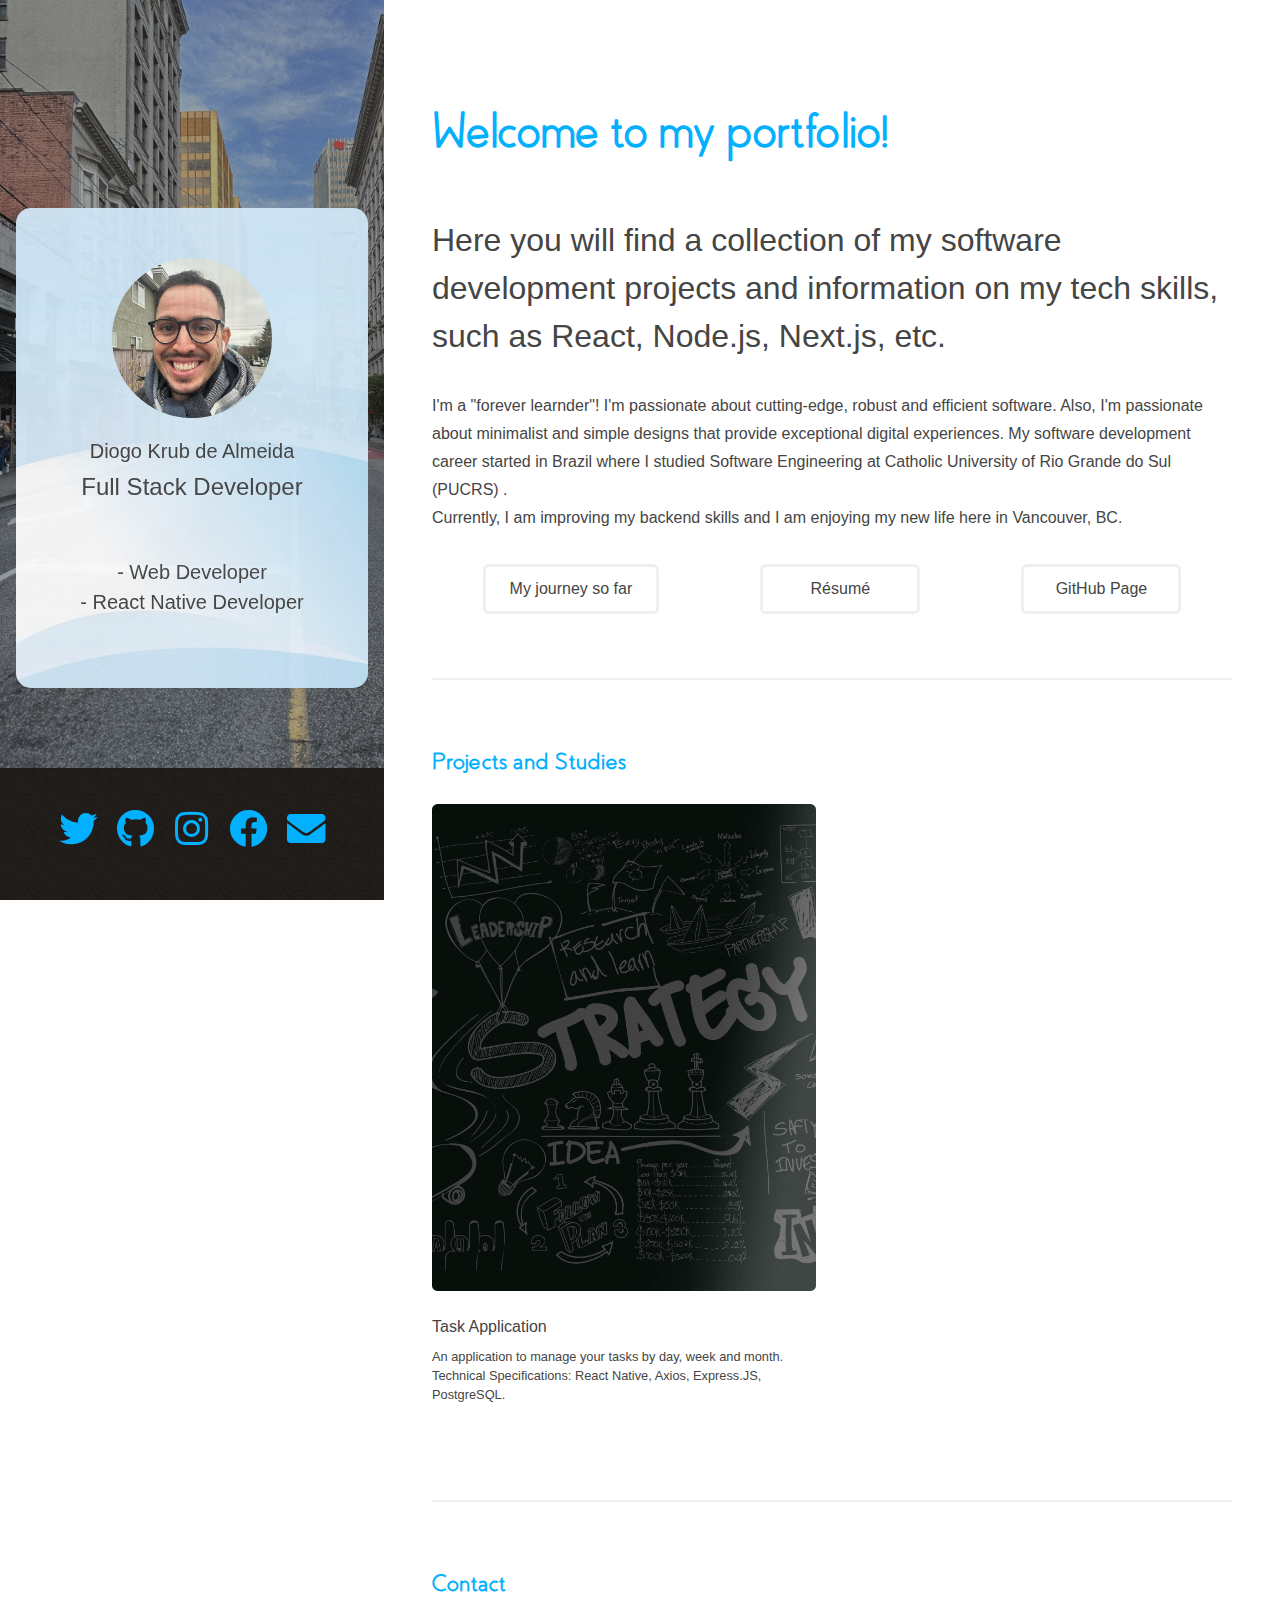
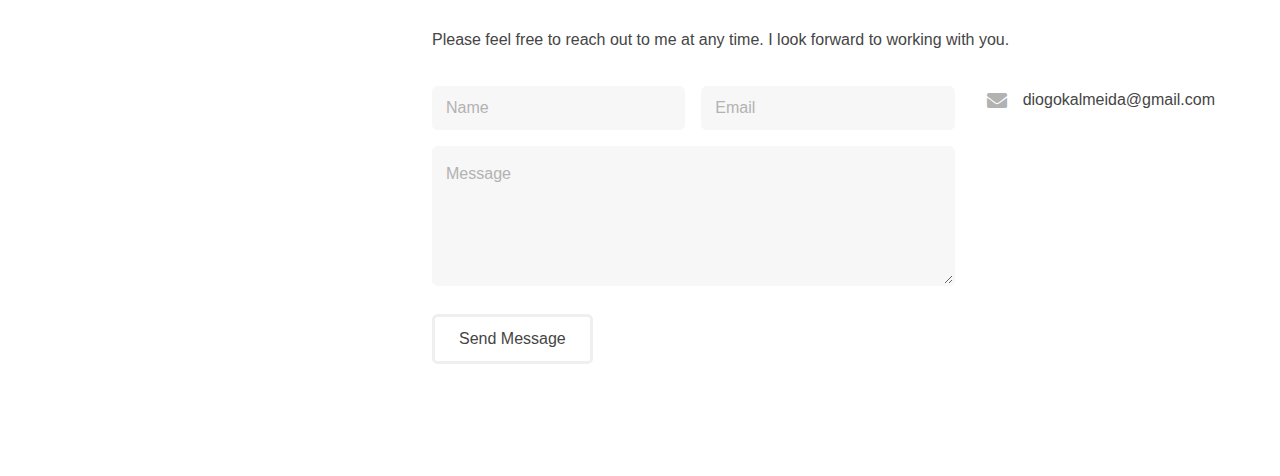
==== commit 88838f40: "Updating layout, adding effects." ====
--- a/index.html
+++ b/index.html
@@ -6,41 +6,62 @@
 	<meta charset="utf-8" />
 	<meta name="viewport" content="width=device-width, initial-scale=1, user-scalable=no" />
 	<link rel="stylesheet" href="assets/css/main.css" />
+	<link rel="stylesheet" href="assets/css/atropos.min.css" />
+	<link rel="icon" type="image/x-icon" href="/icons/D.ico">
+
 </head>
 
 <body class="is-preload">
 	<header id="header">
 		<div class="inner">
-			<a class="image avatar"><img src="./images/profile.jpg" alt="profilePhoto" /></a>
-			<h1><strong>Diogo Krub de Almeida</strong> <br />
-				<strong> Full Stack Developer </strong>
-			</h1>
-			</br>
-			<h3>- Web Developer </br>
-				- React Native Developer</h3>
+			<div class="atropos profile-atropos	">
+				<div class="atropos-scale">
+					<div class="atropos-rotate">
+						<div class="atropos-inner">
+							<div id="profileCard" class="profileCard">
+								<a class="image avatar"><img src="./images/profile.jpg" alt="profilePhoto" /></a>
+								<h1 class="profile"><strong>Diogo Krub de Almeida</strong> <br />
+								</h1>
+								<h2>
+									Full Stack Developer
+								</h2>
+								</br>
+								<h3>- Web Developer </br>
+									- React Native Developer</h3>
+							</div>
+						</div>
+					</div>
+				</div>
+			</div>
 		</div>
 	</header>
 	<div id="main">
 		<section id="one">
 			<header class="major">
-				<h2>Welcome to my portfolio!</br></br>
-					Here you will find a collection of my software development projects and information on my tech skills, such as React, Node.js, Next.js, etc.</h2>
+				<h2>Welcome to my portfolio!
+				</h2>
+				<h2>
+					Here you will find a collection of my software development projects and information on my tech
+					skills, such as React, Node.js, Next.js, etc.
+				</h2>
 			</header>
 			<p>I'm a "forever learnder"! I'm passionate about cutting-edge, robust and efficient software.
 				Also, I'm passionate about minimalist and simple designs that provide exceptional digital experiences.
-				My software development career started in Brazil where I studied Software Engineering at 
-				<a class="puc" href="https://www.pucrs.br/en/" target="_blank" style="text-decoration:none">
+				My software development career started in Brazil where I studied Software Engineering at
+				<a class="puc" href="https://www.pucrs.br/en/" target="_blank">
 					Catholic University of Rio Grande do Sul (PUCRS)
 				</a>. <br />
 				Currently, I am improving my backend skills and I am enjoying my new life here in Vancouver, BC.
-
 			</p>
 			<ul class="actions">
-				<a href="https://medium.com/@diogokalmeida/my-journey-df2e59b2c54" target="_blank" class="button">My journey so far.</a>
+				<a href="https://medium.com/@diogokalmeida/my-journey-df2e59b2c54" target="_blank" class="button">My
+					journey so far</a>
+				<a href="./assets/ResumePortfolio.pdf" target="_blank" class="button">Résumé</a>
+				<a href="https://github.com/diogoka" target="_blank" class="button">GitHub Page</a>
 			</ul>
 		</section>
 		<section id="two">
-			<h2>Projects and Studies</h2>
+			<h2 class="secondTitle">Projects and Studies</h2>
 			<div class="row">
 				<article class="col-6 col-12-xsmall work-item">
 					<a href="./pages/taskApp/tasksApp.html" target="_blank" class="image fit thumb"><img
@@ -49,16 +70,12 @@
 					<p>An application to manage your tasks by day, week and month. </br>
 						Technical Specifications: React Native, Axios, Express.JS, PostgreSQL.</p>
 				</article>
-				
 			</div>
-			<ul class="actions">
-				<li><a href="https://github.com/diogoka" target="_blank" class="button">GitHub Page</a></li>
-			</ul>
 		</section>
 		<section id="three">
-			<h2>Contact</h2>
+			<h2 class="secondTitle">Contact</h2>
 			<p>
-				Please, feel free to reach me any time. I'd love to receive feedbacks about my work.
+				Please feel free to reach out to me at any time. I look forward to working with you.
 			</p>
 			<div class="row">
 				<div class="col-8 col-12-small">
@@ -71,15 +88,16 @@
 							<div class="col-12"><textarea name="message" id="message" placeholder="Message"
 									rows="4"></textarea></div>
 						</div>
-					</br>
-						<ul class="actions">
-							<li><input type="submit" value="Send Message" /></li>
-						</ul>
+						</br>
+						<div class="submitButton">
+							<ul class="actions">
+									<input type="submit" value="Send Message" />
+							</ul>
+						</div>
 					</form>
 				</div>
 				<div class="col-4 col-12-small">
 					<ul class="labeled-icons">
-		
 						<li>
 							<h3 class="icon solid fa-envelope"><span class="label">Email</span></h3>
 							<a href="mailto:diogokalmeida@gmail.com">diogokalmeida@gmail.com</a>
@@ -91,30 +109,37 @@
 	</div>
 	<footer id="footer">
 		<div class="inner">
-			<ul class="icons">
-				<li><a href="https://twitter.com/diogokrub" target="_blank" class="icon brands fa-twitter"><span
-							class="label">Twitter</span></a></li>
-				<li><a href="https://github.com/diogoka" target="_blank" class="icon brands fa-github"><span
-							class="label">Github</span></a></li>
-				<li><a href="https://www.instagram.com/_diogoka/" target="_blank" class="icon brands fa-instagram"><span
-							class="label">Instagram</span></a></li>
-				<li><a href="https://www.facebook.com/diogokrub/" target="_blank" class="icon brands fa-facebook"><span
-							class="label">Facebook</span></a></li>
-				<li><a href="mailto:diogokalmeida@gmail.com" class="icon solid fa-envelope"><span
-							class="label">Email</span></a></li>
-			</ul>
-			<ul class="copyright">
-
-			</ul>
+			<div class="atropos foooter-atropos">
+				<div class="atropos-scale">
+					<div class="atropos-rotate">
+						<div class="atropos-inner">							
+							<ul class="icons">
+								<li><a href="https://twitter.com/diogokrub" target="_blank" class="icon brands fa-twitter"><span
+											class="label">Twitter</span></a></li>
+								<li><a href="https://github.com/diogoka" target="_blank" class="icon brands fa-github"><span
+											class="label">Github</span></a></li>
+								<li><a href="https://www.instagram.com/_diogoka/" target="_blank" class="icon brands fa-instagram"><span
+											class="label">Instagram</span></a></li>
+								<li><a href="https://www.facebook.com/diogokrub/" target="_blank" class="icon brands fa-facebook"><span
+											class="label">Facebook</span></a></li>
+								<li><a href="mailto:diogokalmeida@gmail.com" class="icon solid fa-envelope"><span
+											class="label">Email</span></a></li>
+							</ul>
+						</div>
+					</div>
+				</div>
+			</div>
 		</div>
 	</footer>
-	<script src="assets/js/jquery.min.js"></script>
-	<script src="assets/js/jquery.poptrox.min.js"></script>
-	<script src="assets/js/browser.min.js"></script>
-	<script src="assets/js/breakpoints.min.js"></script>
-	<script src="assets/js/util.js"></script>
-	<script src="assets/js/main.js"></script>
-
+	<script src="/assets/js/jquery.min.js"></script>
+	<script src="/assets/js/jquery.poptrox.min.js"></script>
+	<script src="/assets/js/browser.min.js"></script>
+	<script src="/assets/js/breakpoints.min.js"></script>
+	<script src="/assets/js/util.js"></script>
+	<script src="/assets/js/main.js"></script>
+	<script src="/assets/js/atropos.min.js"></script>
+	<script src="/assets/js/atropoFnMainPage.js"></script>
+		
 </body>
 
 </html>--- a/assets/css/main.css
+++ b/assets/css/main.css
@@ -1,11 +1,6 @@
 @import url("fontawesome-all.min.css");
 @import url("https://fonts.googleapis.com/css?family=Source+Sans+Pro:400,400italic");
-
-/*
-	Strata by HTML5 UP
-	html5up.net | @ajlkn
-	Free for personal and commercial use under the CCA 3.0 license (html5up.net/license)
-*/
+@import url('https://fonts.cdnfonts.com/css/inter');
 
 html, body, div, span, applet, object,
 iframe, h1, h2, h3, h4, h5, h6, p, blockquote,
@@ -98,8 +93,8 @@
 		}
 
 	body, input, select, textarea {
-		color: #a2a2a2;
-		font-family: "Source Sans Pro", Helvetica, sans-serif;
+		color: #454545;
+		font-family: 'Inter', sans-serif;
 		font-size: 16pt;
 		font-weight: 400;
 		line-height: 1.75em;
@@ -110,19 +105,17 @@
 		-webkit-transition: color 0.2s ease-in-out, border-color 0.2s ease-in-out;
 		-ms-transition: color 0.2s ease-in-out, border-color 0.2s ease-in-out;
 		transition: color 0.2s ease-in-out, border-color 0.2s ease-in-out;
-		border-bottom: dotted 1px;
-		color: #49bf9d;
-		text-decoration: none;
-	}
-
-		a:hover {
+		color: #454545;	
+		text-decoration: none!important;
+	}
+
+		a:hover {	
 			border-bottom-color: transparent;
-			color: #49bf9d !important;
-			text-decoration: none;
+			color: #03B0FD !important;
 		}
 
 	strong, b {
-		color: #787878;
+		color:#454545;
 		font-weight: 400;
 	}
 
@@ -135,10 +128,10 @@
 	}
 
 	h1, h2, h3, h4, h5, h6 {
-		color: #787878;
-		font-weight: 400;
+		color: #454545;
 		line-height: 1em;
 		margin: 0 0 1em 0;
+		transition: transform .7s;
 	}
 
 		h1 a, h2 a, h3 a, h4 a, h5 a, h6 a {
@@ -1765,7 +1758,7 @@
 	}
 
 	header p {
-		color: #b2b2b2;
+		color: #454545;
 		position: relative;
 		margin: 0 0 1.5em 0;
 	}
@@ -1792,6 +1785,24 @@
 
 	header.major h2 {
 		font-size: 2em;
+	}
+
+	@font-face {
+		font-family: coves;
+		src: url('../fonts/Coves\ Light.otf');
+	}
+
+	.secondTitle{
+		font-family: 'coves';
+		color: #03B0FD;
+		font-weight: bold;
+	}
+	
+	header.major h2:first-child {
+		font-size: 3em;
+		font-family: 'coves';
+		color: #03B0FD;
+		font-weight: bold;
 	}
 
 /* Form */
@@ -1841,7 +1852,7 @@
 		input[type="email"]:focus,
 		select:focus,
 		textarea:focus {
-			border-color: #49bf9d;
+			border-color: #03B0FD;
 		}
 
 	select {
@@ -1946,7 +1957,7 @@
 
 		input[type="checkbox"]:focus + label:before,
 		input[type="radio"]:focus + label:before {
-			border-color: #49bf9d;
+			border-color: #03B0FD;
 		}
 
 	input[type="checkbox"] + label:before {
@@ -2135,6 +2146,7 @@
 
 		.image.avatar {
 			border-radius: 100%;
+			width: 100%;
 		}
 
 			.image.avatar:before {
@@ -2142,8 +2154,7 @@
 			}
 
 			.image.avatar img {
-				width: 140px;
-				/* width: 100%; */
+				width: 100%;
 				
 				border-radius: 100%;
 				
@@ -2165,6 +2176,7 @@
 		list-style: disc;
 		margin: 0 0 2em 0;
 		padding-left: 1em;
+		transition: transform .7s;
 	}
 
 		ul li {
@@ -2251,73 +2263,80 @@
 		display: flex;
 		cursor: default;
 		list-style: none;
-		margin-left: -1em;
 		padding-left: 0;
-	}
-
-		ul.actions li {
-			padding: 0 0 0 1em;
-			vertical-align: middle;
-		}
-
-		ul.actions.special {
-			-moz-justify-content: center;
-			-webkit-justify-content: center;
-			-ms-justify-content: center;
-			justify-content: center;
-			width: 100%;
-			margin-left: 0;
-		}
-
-			ul.actions.special li:first-child {
-				padding-left: 0;
-			}
-
-		ul.actions.stacked {
+		justify-content: space-around;
+	}
+	
+	.submitButton{
+		display: flex;
+		justify-content: flex-start;
+		align-items: flex-start;
+	}
+
+	ul.actions li {
+		padding: 0 0 0 1em;
+		vertical-align: middle;
+	}
+	
+	ul.actions.special {
+		-moz-justify-content: center;
+		-webkit-justify-content: center;
+		-ms-justify-content: center;
+		justify-content: center;
+		width: 100%;
+		margin-left: 0;
+	}
+	
+	ul.actions.special li:first-child {
+		padding-left: 0;
+	}
+	
+	ul.actions.stacked {
+		-moz-flex-direction: column;
+		-webkit-flex-direction: column;
+		-ms-flex-direction: column;
+		flex-direction: column;
+		margin-left: 0;
+	}
+	
+	ul.actions.stacked li {
+		padding: 1.3em 0 0 0;
+	}
+	
+	ul.actions.stacked li:first-child {
+		padding-top: 0;
+	}
+	
+	ul.actions.fit {
+		width: calc(100% + 1em);
+	}
+	
+	ul.actions.fit li {
+		-moz-flex-grow: 1;
+		-webkit-flex-grow: 1;
+		-ms-flex-grow: 1;
+		flex-grow: 1;
+		-moz-flex-shrink: 1;
+		-webkit-flex-shrink: 1;
+		-ms-flex-shrink: 1;
+		flex-shrink: 1;
+		width: 100%;
+	}
+	
+	ul.actions.fit li > * {
+		width: 100%;
+	}
+	
+	ul.actions.fit.stacked {
+		width: 100%;
+	}
+	
+
+	@media screen and (max-width: 480px) {
+		
+		ul.actions:not(.fixed) {
 			-moz-flex-direction: column;
 			-webkit-flex-direction: column;
-			-ms-flex-direction: column;
-			flex-direction: column;
-			margin-left: 0;
-		}
-
-			ul.actions.stacked li {
-				padding: 1.3em 0 0 0;
-			}
-
-				ul.actions.stacked li:first-child {
-					padding-top: 0;
-				}
-
-		ul.actions.fit {
-			width: calc(100% + 1em);
-		}
-
-			ul.actions.fit li {
-				-moz-flex-grow: 1;
-				-webkit-flex-grow: 1;
-				-ms-flex-grow: 1;
-				flex-grow: 1;
-				-moz-flex-shrink: 1;
-				-webkit-flex-shrink: 1;
-				-ms-flex-shrink: 1;
-				flex-shrink: 1;
-				width: 100%;
-			}
-
-				ul.actions.fit li > * {
-					width: 100%;
-				}
-
-			ul.actions.fit.stacked {
-				width: 100%;
-			}
-
-		@media screen and (max-width: 480px) {
-
-			ul.actions:not(.fixed) {
-				-moz-flex-direction: column;
-				-webkit-flex-direction: column;
 				-ms-flex-direction: column;
 				flex-direction: column;
 				margin-left: 0;
@@ -2449,7 +2468,7 @@
 		background-color: transparent;
 		border-radius: 0.35em;
 		border: solid 3px #efefef;
-		color: #787878 !important;
+		color: #454545 !important;
 		cursor: pointer;
 		display: inline-block;
 		font-weight: 400;
@@ -2467,8 +2486,8 @@
 		input[type="reset"]:hover,
 		input[type="button"]:hover,
 		.button:hover {
-			border-color: #49bf9d;
-			color: #49bf9d !important;
+			border-color: #03B0FD;
+			color: #03B0FD !important;
 		}
 
 		input[type="submit"]:active,
@@ -2476,8 +2495,8 @@
 		input[type="button"]:active,
 		.button:active {
 			background-color: rgba(73, 191, 157, 0.1);
-			border-color: #49bf9d;
-			color: #49bf9d !important;
+			border-color: #03B0FD;
+			color: #03B0FD !important;
 		}
 
 		input[type="submit"].icon,
@@ -2520,8 +2539,8 @@
 		input[type="reset"].primary,
 		input[type="button"].primary,
 		.button.primary {
-			background-color: #49bf9d;
-			border-color: #49bf9d;
+			background-color: #03B0FD;
+			border-color: #03B0FD;
 			color: #ffffff !important;
 		}
 
@@ -2600,12 +2619,13 @@
 		background-position: top left,							top left;
 		background-repeat: repeat,								no-repeat;
 		background-size: auto,								150%;
-		color: rgba(255, 255, 255, 0.5);
+		color: #454545;
 		height: 100%;
 		left: 0;
 		padding: 8em 4em;
 		position: fixed;
 		text-align: right;
+		text-align: center;
 		top: 0;
 		width: 35%;
 	}
@@ -2624,27 +2644,46 @@
 			-ms-flex-grow: 1;
 			flex-grow: 1;
 			margin: 0 0 2em 0;
+			justify-content: center;
+			justify-items: center;
+			align-items: center;
+			display: flex;			
 		}
 
 		#header strong, #header b {
-			color: #ffffff;
+			color: #454545;
 		}
 
 		#header h2, #header h3, #header h4, #header h5, #header h6 {
-			color: #ffffff;
+			color: #454545;
 		}
 
 		#header h1 {
-			color: rgba(255, 255, 255, 0.5);
-			font-size: 1.35em;
+			color: #454545;
+			font-size: 1.50em;
 			line-height: 1.75em;
 			margin: 0;
 		}
 
 		#header .image.avatar {
 			margin: 0 0 1em 0;
-			width: 6.25em;
-		}
+			width: 10em;
+		}
+	
+		.profileCard{
+			width: 22em;
+			height: 30em;
+			background-image: url("/images/profileCardBackground.jpg");
+            box-shadow: 0 4px 20px 0 rgba(0,0,0,0.3);
+			border-radius: 15px;
+			opacity: 93%;
+			display: flex;
+			flex-direction: column;
+			justify-content: center;
+			align-items: center;
+			transition: 0.5s;			
+		}
+		
 
 /* Footer */
 
@@ -2653,11 +2692,12 @@
 	}
 
 		#footer .icons a {
-			color: rgba(255, 255, 255, 0.4);
+			color: #03B0FD;
+			font-size: 1.6em;
 		}
 
 	#footer .copyright {
-		color: rgba(255, 255, 255, 0.4);
+		color: black;
 		font-size: 0.8em;
 		list-style: none;
 		margin: 1em 0 0 0;
--- a/assets/css/atropos.min.css
+++ b/assets/css/atropos.min.css
@@ -0,0 +1,13 @@
+/**
+ * Atropos 1.0.2
+ * Touch-friendly 3D parallax hover effects
+ * https://atroposjs.com
+ *
+ * Copyright 2021-2022 
+ *
+ * Released under the MIT License
+ *
+ * Released on: February 17, 2022
+ */
+
+.atropos{position:relative;display:block;perspective:1200px;transform:translate3d(0,0,0)}.atropos-rotate-scroll-x,.atropos-rotate-scroll-y,.atropos-rotate-touch{-webkit-tap-highlight-color:transparent;-webkit-touch-callout:none;-webkit-user-select:none;-moz-user-select:none;-ms-user-select:none;user-select:none}.atropos-rotate-touch-scroll-y{touch-action:pan-y}.atropos-rotate-touch-scroll-x{touch-action:pan-x}.atropos-rotate-touch{touch-action:none}.atropos-rotate,.atropos-scale{width:100%;height:100%;transform-style:preserve-3d;transition-property:transform;display:block}.atropos-highlight,.atropos-shadow{position:absolute;pointer-events:none;transition-property:transform,opacity;display:block;opacity:0}.atropos-shadow{z-index:-1;background:#000;left:0;top:0;width:100%;height:100%;filter:blur(30px)}.atropos-highlight{left:-50%;top:-50%;width:200%;height:200%;background-image:radial-gradient(circle at 50%,rgba(255,255,255,.25),transparent 50%);z-index:0}.atropos-rotate{position:relative}.atropos-inner{width:100%;height:100%;position:relative;overflow:hidden;transform-style:preserve-3d;transform:translate3d(0,0,0);display:block}.atropos-active{z-index:1}.atropos-active .atropos-shadow{opacity:1!important}[data-atropos-offset]{transition-property:transform}[data-atropos-opacity]{transition-property:opacity}[data-atropos-offset][data-atropos-opacity]{transition-property:transform,opacity}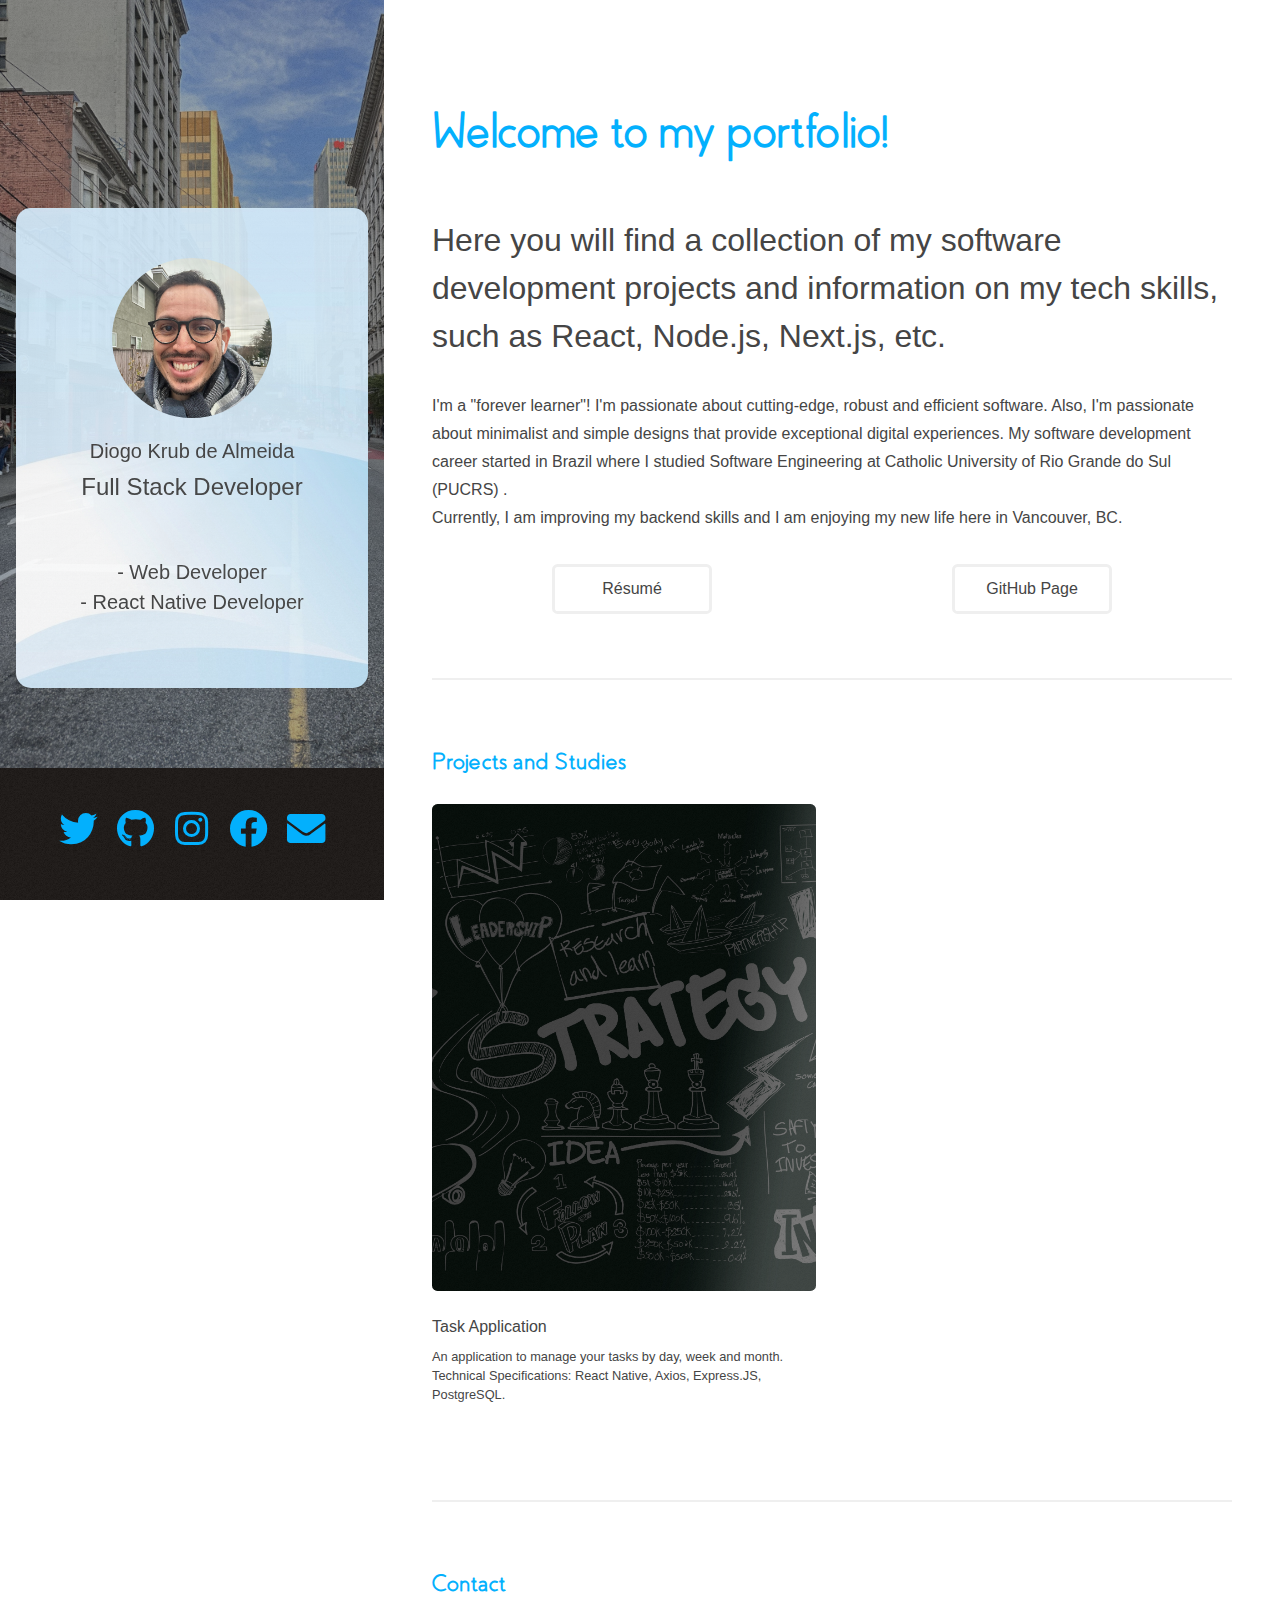
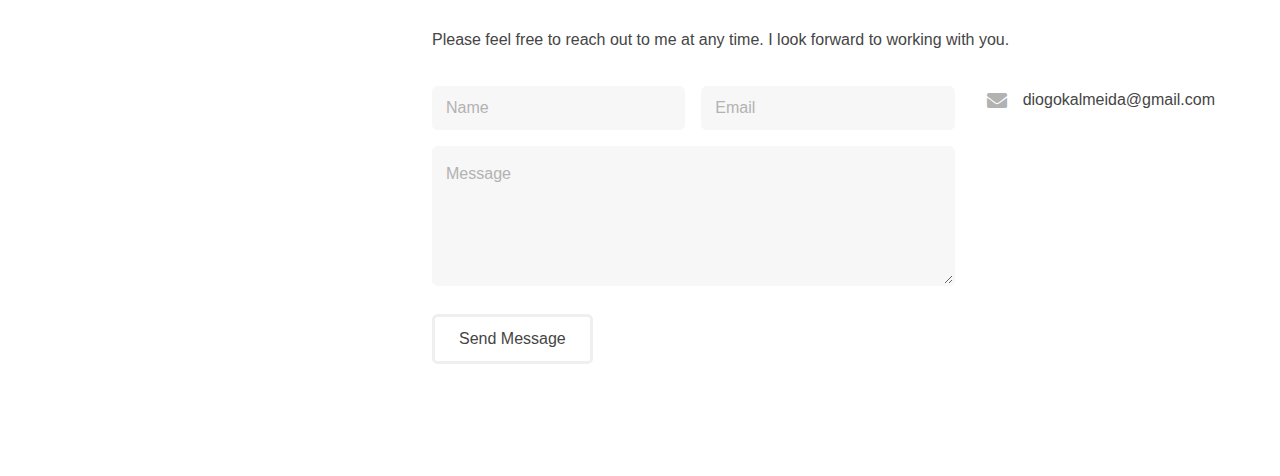
==== commit b18792ed: "Fixing homepage problem; Cleaning the code and files; Resume uptaded." ====
--- a/index.html
+++ b/index.html
@@ -5,9 +5,9 @@
 	<title>Diogo's Portfolio</title>
 	<meta charset="utf-8" />
 	<meta name="viewport" content="width=device-width, initial-scale=1, user-scalable=no" />
-	<link rel="stylesheet" href="assets/css/main.css" />
-	<link rel="stylesheet" href="assets/css/atropos.min.css" />
-	<link rel="icon" type="image/x-icon" href="/icons/D.ico">
+	<link rel="stylesheet" href="./assets/css/main.css"/>
+	<link rel="stylesheet" href="./assets/css/atropos.min.css" />
+	<link rel="icon" type="image/x-icon" href="./icons/D.ico">
 
 </head>
 
@@ -45,7 +45,7 @@
 					skills, such as React, Node.js, Next.js, etc.
 				</h2>
 			</header>
-			<p>I'm a "forever learnder"! I'm passionate about cutting-edge, robust and efficient software.
+			<p>I'm a "forever learner"! I'm passionate about cutting-edge, robust and efficient software.
 				Also, I'm passionate about minimalist and simple designs that provide exceptional digital experiences.
 				My software development career started in Brazil where I studied Software Engineering at
 				<a class="puc" href="https://www.pucrs.br/en/" target="_blank">
@@ -54,9 +54,7 @@
 				Currently, I am improving my backend skills and I am enjoying my new life here in Vancouver, BC.
 			</p>
 			<ul class="actions">
-				<a href="https://medium.com/@diogokalmeida/my-journey-df2e59b2c54" target="_blank" class="button">My
-					journey so far</a>
-				<a href="./assets/ResumePortfolio.pdf" target="_blank" class="button">Résumé</a>
+				<a href="./assets/Resume.pdf" target="_blank" class="button">Résumé</a>
 				<a href="https://github.com/diogoka" target="_blank" class="button">GitHub Page</a>
 			</ul>
 		</section>
@@ -70,6 +68,13 @@
 					<p>An application to manage your tasks by day, week and month. </br>
 						Technical Specifications: React Native, Axios, Express.JS, PostgreSQL.</p>
 				</article>
+				<!-- <article class="col-6 col-12-xsmall work-item">
+					<a href="./pages/angularNext/angularNext.html" target="_blank" class="image fit thumb"><img
+							src="./images/CRUD.png" alt="taskImage" /></a>
+					<h3>Angular and Next.js Applications</h3>
+					<p>Register applications for products.</br>
+						Technical Specifications: TypeScript, JSON Server, Tailwind CSS, Firebase.</p>
+				</article> -->
 			</div>
 		</section>
 		<section id="three">
@@ -115,15 +120,20 @@
 						<div class="atropos-inner">							
 							<ul class="icons">
 								<li><a href="https://twitter.com/diogokrub" target="_blank" class="icon brands fa-twitter"><span
-											class="label">Twitter</span></a></li>
+											class="label">Twitter</span></a>
+								</li>
 								<li><a href="https://github.com/diogoka" target="_blank" class="icon brands fa-github"><span
-											class="label">Github</span></a></li>
+											class="label">Github</span></a>
+								</li>
 								<li><a href="https://www.instagram.com/_diogoka/" target="_blank" class="icon brands fa-instagram"><span
-											class="label">Instagram</span></a></li>
+											class="label">Instagram</span></a>
+								</li>
 								<li><a href="https://www.facebook.com/diogokrub/" target="_blank" class="icon brands fa-facebook"><span
-											class="label">Facebook</span></a></li>
+											class="label">Facebook</span></a>
+								</li>
 								<li><a href="mailto:diogokalmeida@gmail.com" class="icon solid fa-envelope"><span
-											class="label">Email</span></a></li>
+											class="label">Email</span></a>
+								</li>
 							</ul>
 						</div>
 					</div>
@@ -131,14 +141,14 @@
 			</div>
 		</div>
 	</footer>
-	<script src="/assets/js/jquery.min.js"></script>
-	<script src="/assets/js/jquery.poptrox.min.js"></script>
-	<script src="/assets/js/browser.min.js"></script>
-	<script src="/assets/js/breakpoints.min.js"></script>
-	<script src="/assets/js/util.js"></script>
-	<script src="/assets/js/main.js"></script>
-	<script src="/assets/js/atropos.min.js"></script>
-	<script src="/assets/js/atropoFnMainPage.js"></script>
+	<script src="./assets/js/jquery.min.js"></script>
+	<script src="./assets/js/jquery.poptrox.min.js"></script>
+	<script src="./assets/js/browser.min.js"></script>
+	<script src="./assets/js/breakpoints.min.js"></script>
+	<script src="./assets/js/util.js"></script>
+	<script src="./assets/js/main.js"></script>
+	<script src="./assets/js/atropos.min.js"></script>
+	<script src="./assets/js/atropoFnMainPage.js"></script>
 		
 </body>
 
--- a/assets/css/main.css
+++ b/assets/css/main.css
@@ -2673,7 +2673,8 @@
 		.profileCard{
 			width: 22em;
 			height: 30em;
-			background-image: url("/images/profileCardBackground.jpg");
+			background-image: url('images/backgroundCard.jpg');
+			background-repeat: no-repeat, no-repeat;
             box-shadow: 0 4px 20px 0 rgba(0,0,0,0.3);
 			border-radius: 15px;
 			opacity: 93%;
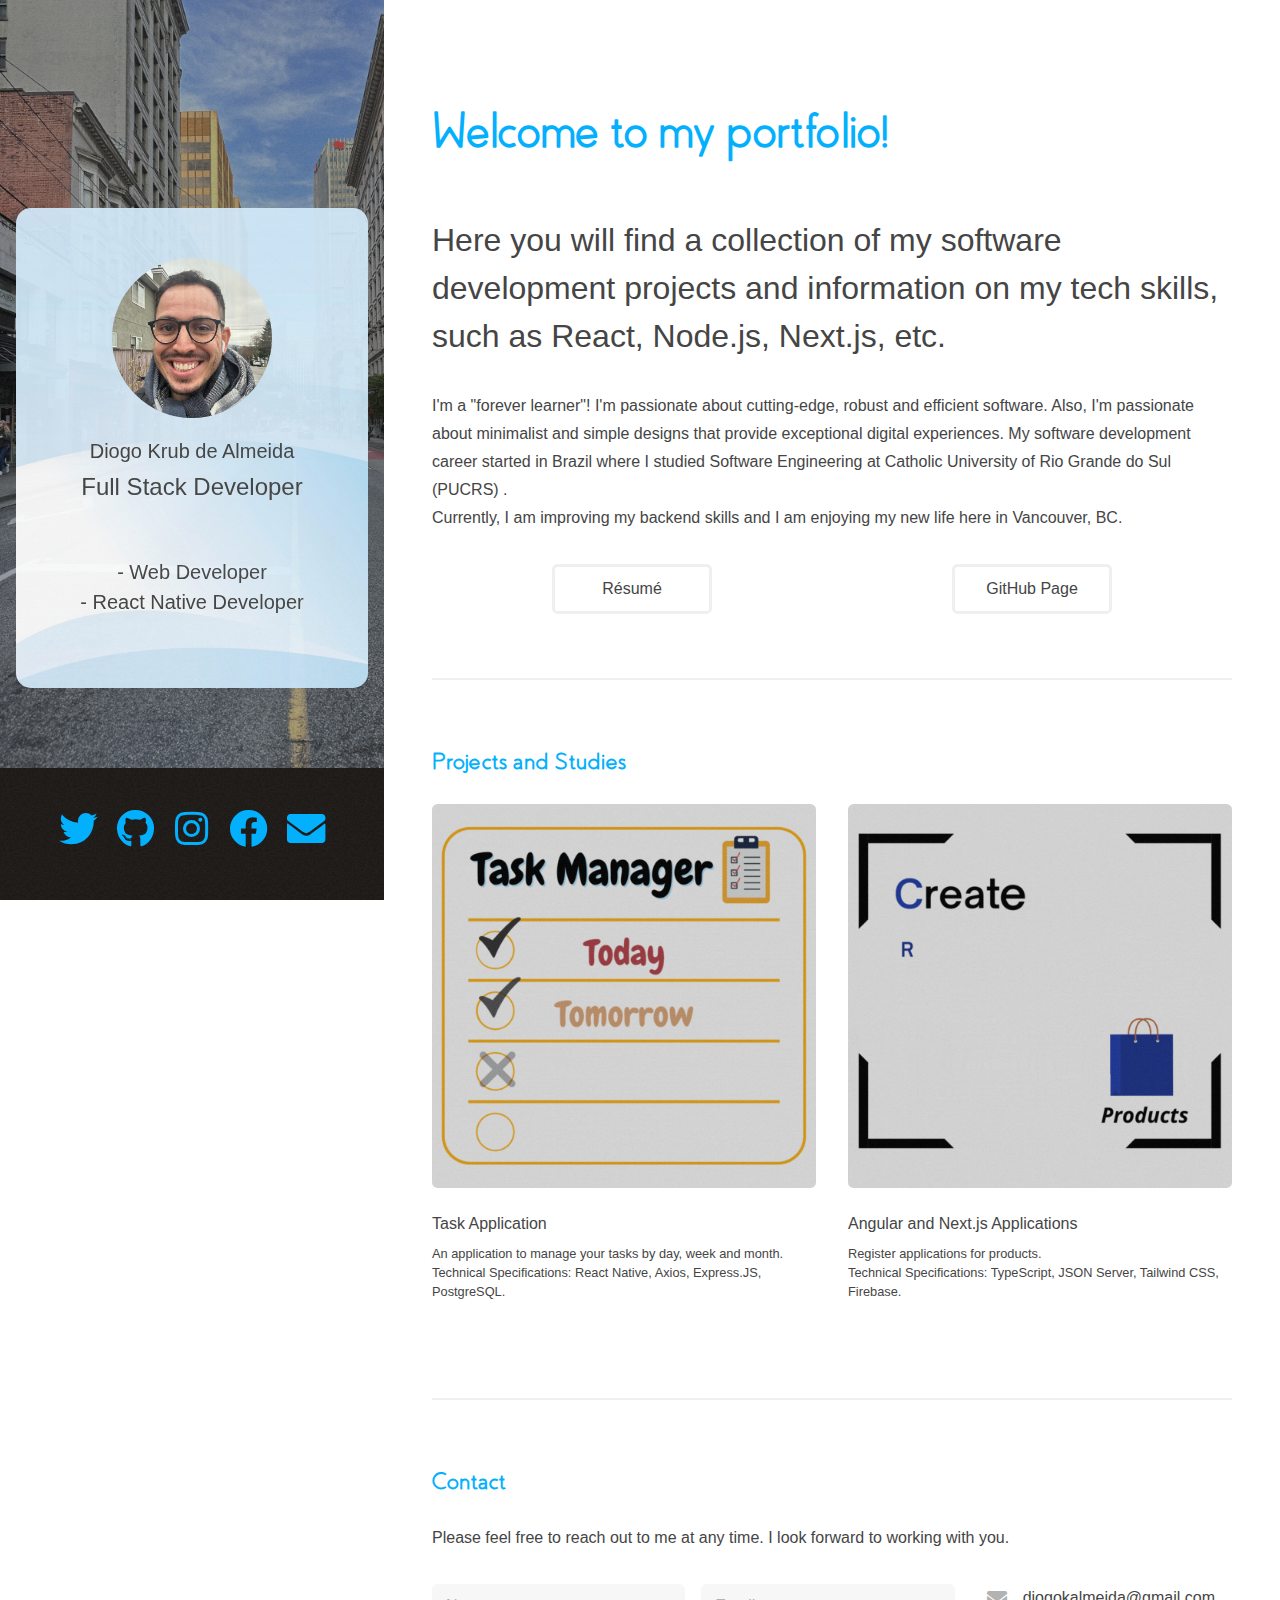
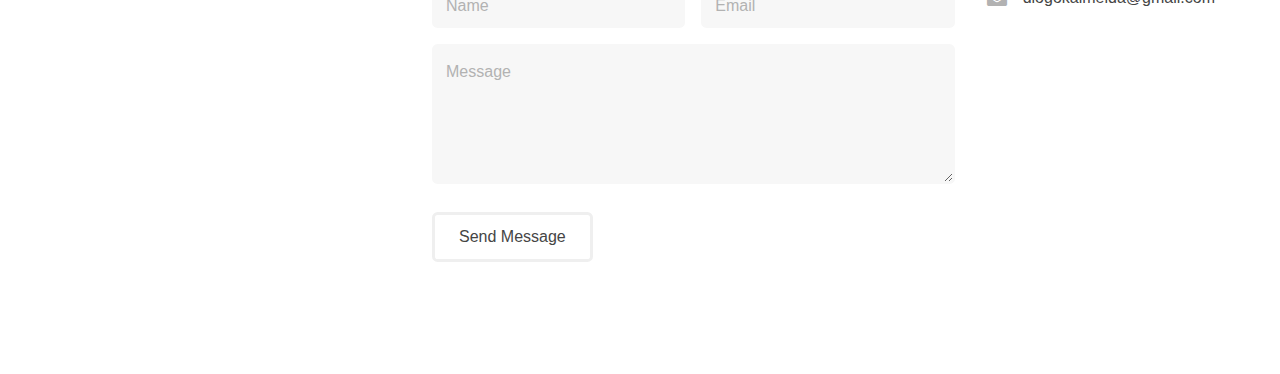
==== commit 535a15e1: "Updating homepage and adding next and angular project" ====
--- a/index.html
+++ b/index.html
@@ -63,18 +63,18 @@
 			<div class="row">
 				<article class="col-6 col-12-xsmall work-item">
 					<a href="./pages/taskApp/tasksApp.html" target="_blank" class="image fit thumb"><img
-							src="./images/tasksApp.jpg" alt="taskImage" /></a>
+							src="./images/tasks.gif" alt="taskImage" /></a>
 					<h3>Task Application</h3>
 					<p>An application to manage your tasks by day, week and month. </br>
 						Technical Specifications: React Native, Axios, Express.JS, PostgreSQL.</p>
 				</article>
-				<!-- <article class="col-6 col-12-xsmall work-item">
+				<article class="col-6 col-12-xsmall work-item">
 					<a href="./pages/angularNext/angularNext.html" target="_blank" class="image fit thumb"><img
-							src="./images/CRUD.png" alt="taskImage" /></a>
+							src="./images/products.gif" alt="logoProducts" /></a>
 					<h3>Angular and Next.js Applications</h3>
 					<p>Register applications for products.</br>
 						Technical Specifications: TypeScript, JSON Server, Tailwind CSS, Firebase.</p>
-				</article> -->
+				</article>
 			</div>
 		</section>
 		<section id="three">
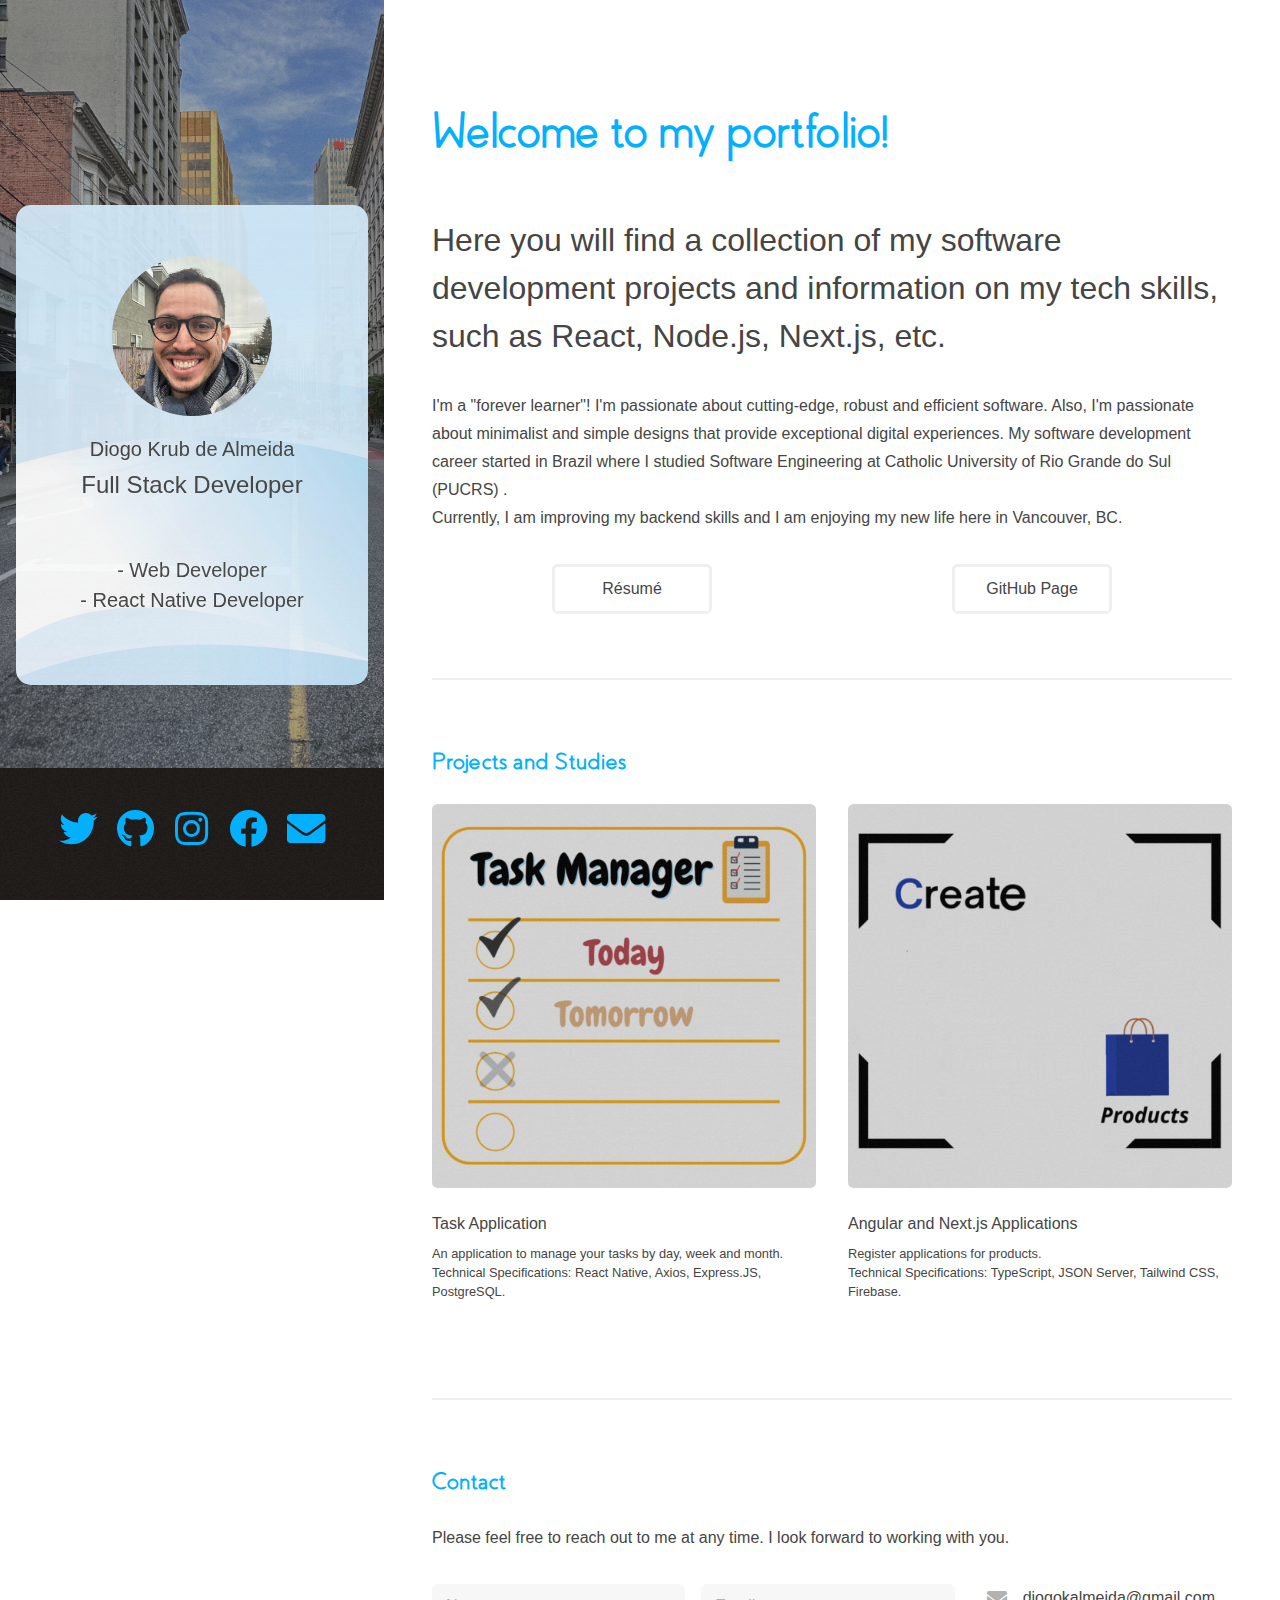
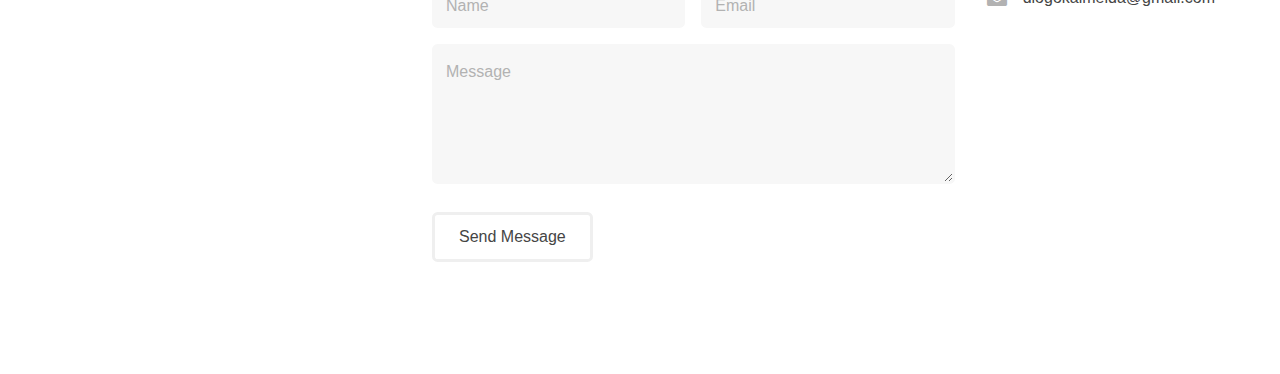
==== commit 956c6025: "Fixing the responsiveness." ====
--- a/index.html
+++ b/index.html
@@ -119,20 +119,15 @@
 					<div class="atropos-rotate">
 						<div class="atropos-inner">							
 							<ul class="icons">
-								<li><a href="https://twitter.com/diogokrub" target="_blank" class="icon brands fa-twitter"><span
-											class="label">Twitter</span></a>
+								<li><a href="https://twitter.com/diogokrub" target="_blank" class="icon brands fa-twitter"></a>
 								</li>
-								<li><a href="https://github.com/diogoka" target="_blank" class="icon brands fa-github"><span
-											class="label">Github</span></a>
+								<li><a href="https://github.com/diogoka" target="_blank" class="icon brands fa-github"></a>
 								</li>
-								<li><a href="https://www.instagram.com/_diogoka/" target="_blank" class="icon brands fa-instagram"><span
-											class="label">Instagram</span></a>
+								<li><a href="https://www.instagram.com/_diogoka/" target="_blank" class="icon brands fa-instagram"></a>
 								</li>
-								<li><a href="https://www.facebook.com/diogokrub/" target="_blank" class="icon brands fa-facebook"><span
-											class="label">Facebook</span></a>
+								<li><a href="https://www.facebook.com/diogokrub/" target="_blank" class="icon brands fa-facebook"></a>
 								</li>
-								<li><a href="mailto:diogokalmeida@gmail.com" class="icon solid fa-envelope"><span
-											class="label">Email</span></a>
+								<li><a href="mailto:diogokalmeida@gmail.com" class="icon solid fa-envelope"></a>
 								</li>
 							</ul>
 						</div>
--- a/assets/css/main.css
+++ b/assets/css/main.css
@@ -2032,10 +2032,6 @@
 
 		.icon > .label {
 			display: none;
-		}
-
-		.icon:before {
-			line-height: inherit;
 		}
 
 		.icon.solid:before {
@@ -3138,17 +3134,6 @@
 					margin: 0 0 1em 0;
 				}
 
-				#footer .copyright {
-					margin: 0 0 1em 0;
-				}
-
-					#footer .copyright li {
-						border-left-width: 1px;
-						display: inline-block;
-						line-height: 1em;
-						margin-left: 0.75em;
-						padding-left: 0.75em;
-					}
 
 		/* Main */
 
@@ -3214,6 +3199,7 @@
 				padding: 2.25em 1.5em;
 			}
 
+
 		/* Main */
 
 			#main {
@@ -3252,14 +3238,4 @@
 					display: none;
 				}
 
-		/* Footer */
-
-			#footer .copyright li {
-				border-left-width: 0;
-				display: block;
-				line-height: 2.25em;
-				margin-left: 0;
-				padding-left: 0;
-			}
-
 	}